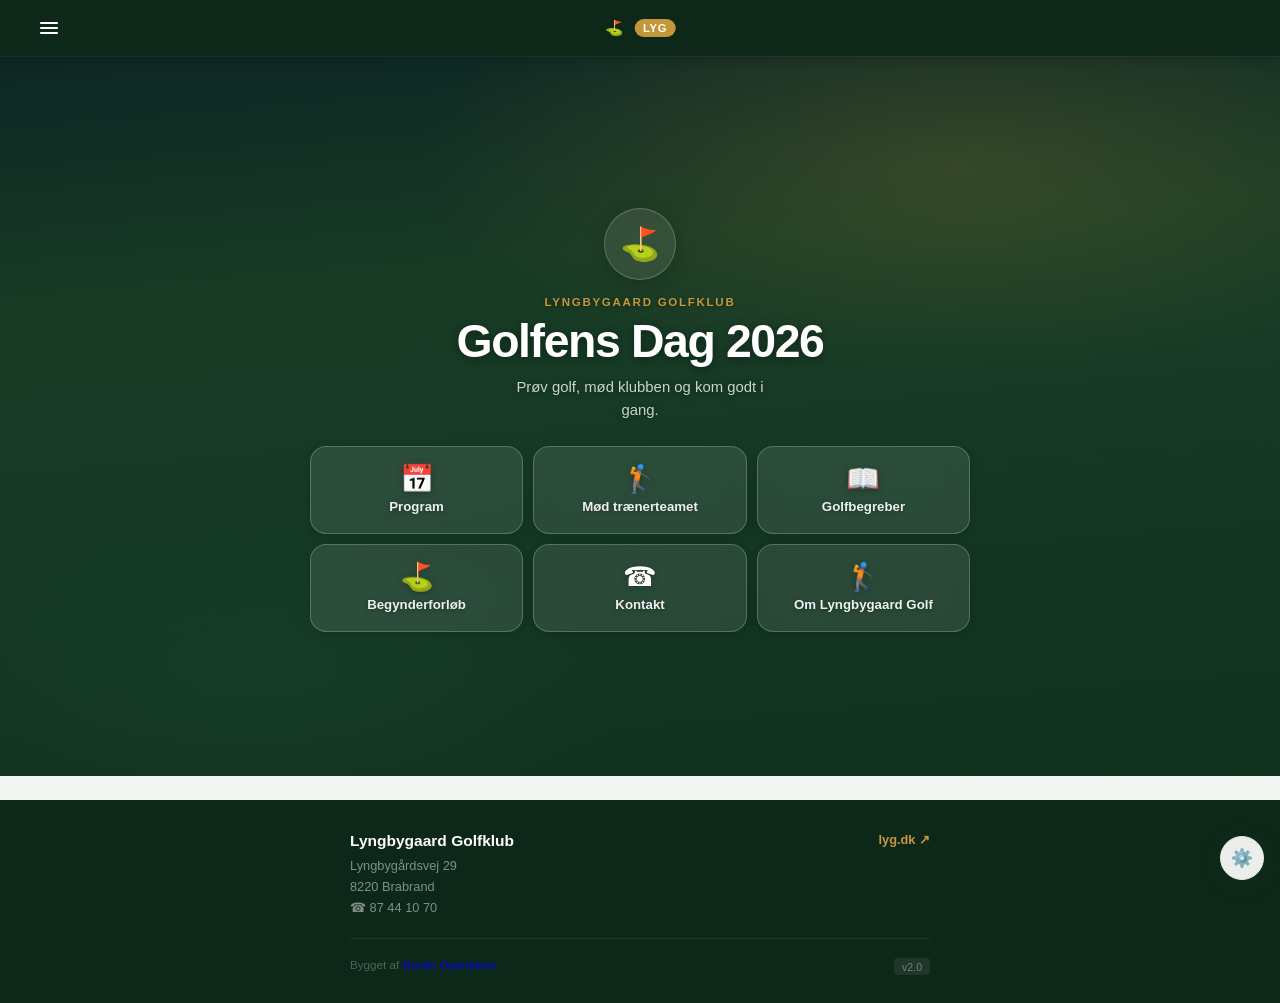
==== golfens-dag-2026/index.html @ 3d859e63 "Add files via upload" ====
<!DOCTYPE html>
<html lang="da">
<head>
  <meta charset="UTF-8">
  <meta name="viewport" content="width=device-width, initial-scale=1.0, viewport-fit=cover">
  <meta name="description" content="Golfens Dag 2026 – Din digitale guide til Lyngbygaard Golfklubs store event.">
  <meta name="theme-color" content="#0d2818">
  <meta name="apple-mobile-web-app-capable" content="yes">
  <meta name="apple-mobile-web-app-status-bar-style" content="black-translucent">
  <meta name="apple-mobile-web-app-title" content="Golfens Dag">
  <title>Golfens Dag 2026 – Lyngbygaard Golfklub</title>
  <link rel="stylesheet" href="style.css">
  <link rel="manifest" href="manifest.json">
  <link rel="apple-touch-icon" href="icon-192.png">
</head>
<body>

  <!-- ===== HEADER (safe-area-aware) ===== -->
  <header class="app-header">
    <div class="header-inner">

      <!-- Tilbage-knap (vises kun på undersider) -->
      <button class="back-btn" id="back-btn" aria-label="Tilbage til forsiden">
        <svg viewBox="0 0 16 16" fill="none" stroke="currentColor" stroke-width="2.5"
             stroke-linecap="round" stroke-linejoin="round">
          <path d="M10 3L5 8l5 5"/>
        </svg>
        Forside
      </button>

      <!-- Logo (centeret) -->
      <div class="header-logo" aria-label="Lyngbygaard Golf">
        ⛳&nbsp;<span class="header-logo-badge">LYG</span>
      </div>

      <!-- Hamburger -->
      <button class="menu-btn" id="menu-btn" aria-label="Åbn menu" aria-expanded="false">
        <svg width="22" height="22" viewBox="0 0 22 22" fill="none"
             stroke="currentColor" stroke-width="2.2" stroke-linecap="round">
          <line x1="3" y1="6"  x2="19" y2="6"/>
          <line x1="3" y1="11" x2="19" y2="11"/>
          <line x1="3" y1="16" x2="19" y2="16"/>
        </svg>
      </button>

    </div>
  </header>

  <!-- ===== BURGER MENU ===== -->
  <div class="menu-overlay" id="menu-overlay" role="presentation"></div>
  <div class="nav-menu" id="nav-menu" role="navigation" aria-label="Hovedmenu">
    <div class="nav-menu-header">
      <div class="nav-menu-title">Golfens Dag 2026</div>
    </div>
    <nav>
      <a href="#" onclick="navigate('home'); return false;">
        <span class="nav-icon">🏠</span> Forside
      </a>
      <a href="#" onclick="navigate('program'); return false;">
        <span class="nav-icon">📅</span> Program
      </a>
      <a href="https://lyg.dk/traenerteamet/" target="_blank" rel="noopener" onclick="closeMenu()">
        <span class="nav-icon">🏌️</span> Mød trænerteamet <span class="nav-ext">↗</span>
      </a>
      <a href="#" onclick="navigate('begreber'); return false;">
        <span class="nav-icon">📖</span> Golfbegreber
      </a>
      <a href="#" onclick="navigate('begynder'); return false;">
        <span class="nav-icon">⛳</span> Begynderforløb
      </a>
      <a href="#" onclick="navigate('kontakt'); return false;">
        <span class="nav-icon">☎</span> Kontakt
      </a>
      <a href="#" onclick="navigate('om'); return false;">
        <span class="nav-icon">🏌️</span> Om Lyngbygaard Golf
      </a>
    </nav>
  </div>

  <!-- ===== MAIN ===== -->
  <main class="main-content">

    <!-- ========================================
         FORSIDE
         ======================================== -->
    <section class="page active" id="page-home" aria-label="Forside">

      <div class="hero" id="hero-section">
        <!-- Dekorativ baggrund-silhouet -->
        <div class="hero-silhouette" aria-hidden="true"></div>

        <!-- LYG emblem -->
        <div class="hero-emblem" aria-hidden="true">⛳</div>

        <!-- Branding -->
        <p class="hero-eyebrow">Lyngbygaard Golfklub</p>
        <h1 class="hero-title">Golfens Dag 2026</h1>
        <p class="hero-subtitle">Prøv golf, mød klubben og kom godt i gang.</p>

        <!-- 6 navigationsknapper -->
        <nav class="home-nav" aria-label="Forsidenavigation">
          <button class="home-btn" onclick="navigate('program')"
                  aria-label="Program">
            <span class="home-btn-icon" aria-hidden="true">📅</span>
            <span class="home-btn-label">Program</span>
          </button>

          <a class="home-btn" href="https://lyg.dk/traenerteamet/"
             target="_blank" rel="noopener"
             aria-label="Mød trænerteamet (åbner eksternt)">
            <span class="home-btn-icon" aria-hidden="true">🏌️</span>
            <span class="home-btn-label">Mød trænerteamet</span>
          </a>

          <button class="home-btn" onclick="navigate('begreber')"
                  aria-label="Golfbegreber">
            <span class="home-btn-icon" aria-hidden="true">📖</span>
            <span class="home-btn-label">Golfbegreber</span>
          </button>

          <button class="home-btn" onclick="navigate('begynder')"
                  aria-label="Begynderforløb">
            <span class="home-btn-icon" aria-hidden="true">⛳</span>
            <span class="home-btn-label">Begynderforløb</span>
          </button>

          <button class="home-btn" onclick="navigate('kontakt')"
                  aria-label="Kontakt">
            <span class="home-btn-icon" aria-hidden="true">☎</span>
            <span class="home-btn-label">Kontakt</span>
          </button>

          <button class="home-btn" onclick="navigate('om')"
                  aria-label="Om Lyngbygaard Golf">
            <span class="home-btn-icon" aria-hidden="true">🏌️</span>
            <span class="home-btn-label">Om Lyngbygaard Golf</span>
          </button>
        </nav>
      </div><!-- /hero -->

      <footer class="app-footer">
        <div class="footer-top">
          <div class="footer-brand">
            <div class="footer-brand-name">Lyngbygaard Golfklub</div>
            <div class="footer-brand-address">
              Lyngbygårdsvej 29<br>
              8220 Brabrand<br>
              <span class="footer-phone"></span>
            </div>
          </div>
          <div class="footer-links">
            <a class="footer-website" href="https://lyg.dk" target="_blank" rel="noopener">lyg.dk ↗</a>
          </div>
        </div>
        <div class="footer-divider"></div>
        <div class="footer-meta">
          <div class="footer-meta-left">
            Bygget af <a href="https://nordicoperations.dk" target="_blank" rel="noopener">Nordic Operations</a>
          </div>
          <div class="footer-meta-right">
            <span class="footer-version">v2.0</span>
          </div>
        </div>
      </footer>

    </section><!-- /home -->

    <!-- ========================================
         PROGRAM
         ======================================== -->
    <section class="page" id="page-program" aria-label="Program">
      <div class="page-header">
        <h1>📅 Program</h1>
        <p>Golfens Dag 2026 · Lyngbygaard Golfklub</p>
      </div>
      <div class="page-body">
        <div class="section-label">Dagens forløb</div>
        <div class="timeline" id="timeline" role="list"></div>

        <div class="section-label">Stationer</div>
        <div class="stations-grid" id="stations-list" role="list"></div>

        <div style="margin-top:1.75rem">
          <button class="btn-primary" onclick="navigate('begynder')">⛳ Se begynderforløb</button>
        </div>
      </div>
      <footer class="app-footer">
        <div class="footer-top">
          <div class="footer-brand">
            <div class="footer-brand-name">Lyngbygaard Golfklub</div>
            <div class="footer-brand-address">Lyngbygårdsvej 29 · 8220 Brabrand</div>
          </div>
          <div class="footer-links">
            <a href="https://lyg.dk" target="_blank" rel="noopener">lyg.dk ↗</a>
          </div>
        </div>
        <div class="footer-divider"></div>
        <div class="footer-meta">
          <div class="footer-meta-left">Nordic Operations</div>
          <div class="footer-meta-right"><span class="footer-version">v2.0</span></div>
        </div>
      </footer>
    </section>

    <!-- ========================================
         GOLFBEGREBER
         ======================================== -->
    <section class="page" id="page-begreber" aria-label="Golfbegreber">
      <div class="page-header">
        <h1>📖 Golfbegreber</h1>
        <p>De vigtigste ord du møder på banen</p>
      </div>
      <div class="page-body">
        <div class="begreber-list" id="begreber-list" role="list"></div>
      </div>
      <footer class="app-footer">
        <div class="footer-top">
          <div class="footer-brand">
            <div class="footer-brand-name">Lyngbygaard Golfklub</div>
            <div class="footer-brand-address">Lyngbygårdsvej 29 · 8220 Brabrand</div>
          </div>
          <div class="footer-links">
            <a href="https://lyg.dk" target="_blank" rel="noopener">lyg.dk ↗</a>
          </div>
        </div>
        <div class="footer-divider"></div>
        <div class="footer-meta">
          <div class="footer-meta-left">Nordic Operations</div>
          <div class="footer-meta-right"><span class="footer-version">v2.0</span></div>
        </div>
      </footer>
    </section>

    <!-- ========================================
         BEGYNDERFORLØB
         ======================================== -->
    <section class="page" id="page-begynder" aria-label="Begynderforløb">
      <div class="page-header">
        <h1>⛳ Begynderforløb</h1>
        <p>Start din golfrejse med os</p>
      </div>
      <div class="page-body">
        <div class="courses-list" id="courses-list" role="list"></div>

        <a class="btn-primary" href="https://lyg.dk/begyndergolf/#kontakt-form"
           target="_blank" rel="noopener">
          ✅ Tilmeld begynderforløb
        </a>

        <div class="info-box">
          <h3>Er du i tvivl?</h3>
          <p>Vi hjælper dig gerne – uanset hvad du undrer dig over.</p>
          <a class="btn-secondary" href="https://lyg.dk/begyndergolf/#kontakt-form"
             target="_blank" rel="noopener">
            Kontakt os
          </a>
        </div>
      </div>
      <footer class="app-footer">
        <div class="footer-top">
          <div class="footer-brand">
            <div class="footer-brand-name">Lyngbygaard Golfklub</div>
            <div class="footer-brand-address">Lyngbygårdsvej 29 · 8220 Brabrand</div>
          </div>
          <div class="footer-links">
            <a href="https://lyg.dk" target="_blank" rel="noopener">lyg.dk ↗</a>
          </div>
        </div>
        <div class="footer-divider"></div>
        <div class="footer-meta">
          <div class="footer-meta-left">Nordic Operations</div>
          <div class="footer-meta-right"><span class="footer-version">v2.0</span></div>
        </div>
      </footer>
    </section>

    <!-- ========================================
         KONTAKT
         ======================================== -->
    <section class="page" id="page-kontakt" aria-label="Kontakt">
      <div class="page-header">
        <h1>☎ Kontakt</h1>
        <p>Vi er klar til at hjælpe dig</p>
      </div>
      <div class="page-body">
        <div class="kontakt-info">
          <div class="kontakt-info-icon" aria-hidden="true">📍</div>
          <h2 id="kontakt-name"></h2>
          <div class="kontakt-info-row" id="kontakt-address"></div>
          <div class="kontakt-info-row" id="kontakt-phone-text"></div>
          <div class="kontakt-info-row" id="kontakt-email-text"></div>
        </div>

        <div class="kontakt-btns">
          <a class="kontakt-btn" id="btn-ring" href="tel:87441070"
             aria-label="Ring til klubben">
            <span class="kontakt-btn-icon" aria-hidden="true">📞</span>
            <span>Ring</span>
          </a>
          <button class="kontakt-btn" id="btn-copy-email"
                  onclick="copyEmail()" aria-label="Kopier e-mailadresse">
            <span class="kontakt-btn-icon" aria-hidden="true">📋</span>
            <span>Kopier mail</span>
          </button>
          <a class="kontakt-btn" id="btn-sendmail" href="mailto:kontor@lyg.dk"
             aria-label="Send e-mail">
            <span class="kontakt-btn-icon" aria-hidden="true">✉️</span>
            <span>Send mail</span>
          </a>
          <a class="kontakt-btn" id="btn-maps"
             href="https://maps.google.com/?q=Lyngbygaard+Golfklub,+Lyngbygårdsvej+29,+8220+Brabrand"
             target="_blank" rel="noopener"
             aria-label="Åbn rutevejledning i Google Maps">
            <span class="kontakt-btn-icon" aria-hidden="true">🗺️</span>
            <span>Rutevejledning</span>
          </a>
        </div>

        <a class="btn-primary" id="btn-website" href="https://lyg.dk"
           target="_blank" rel="noopener">
          🌐 Besøg lyg.dk
        </a>
      </div>
      <footer class="app-footer">
        <div class="footer-top">
          <div class="footer-brand">
            <div class="footer-brand-name">Lyngbygaard Golfklub</div>
            <div class="footer-brand-address">Lyngbygårdsvej 29 · 8220 Brabrand</div>
          </div>
          <div class="footer-links">
            <a href="https://lyg.dk" target="_blank" rel="noopener">lyg.dk ↗</a>
          </div>
        </div>
        <div class="footer-divider"></div>
        <div class="footer-meta">
          <div class="footer-meta-left">Nordic Operations</div>
          <div class="footer-meta-right"><span class="footer-version">v2.0</span></div>
        </div>
      </footer>
    </section>

    <!-- ========================================
         OM LYNGBYGAARD GOLF
         ======================================== -->
    <section class="page" id="page-om" aria-label="Om Lyngbygaard Golf">
      <div class="page-header">
        <h1>🏌️ Om Lyngbygaard Golf</h1>
        <p>Klik for at læse mere på lyg.dk</p>
      </div>
      <div class="page-body">
        <div class="om-grid" id="om-grid" role="list"></div>
      </div>
      <footer class="app-footer">
        <div class="footer-top">
          <div class="footer-brand">
            <div class="footer-brand-name">Lyngbygaard Golfklub</div>
            <div class="footer-brand-address">Lyngbygårdsvej 29 · 8220 Brabrand</div>
          </div>
          <div class="footer-links">
            <a href="https://lyg.dk" target="_blank" rel="noopener">lyg.dk ↗</a>
          </div>
        </div>
        <div class="footer-divider"></div>
        <div class="footer-meta">
          <div class="footer-meta-left">Nordic Operations</div>
          <div class="footer-meta-right"><span class="footer-version">v2.0</span></div>
        </div>
      </footer>
    </section>

    <!-- ========================================
         ADMIN
         ======================================== -->
    <section class="page" id="page-admin" aria-label="Admin">
      <div class="page-header">
        <h1>⚙️ Admin</h1>
        <p>Rediger indhold og oplysninger</p>
      </div>
      <div class="page-body">

        <div id="admin-login" class="admin-login-wrap">
          <h2>🔒 Indtast PIN-kode</h2>
          <div class="admin-pin-row">
            <input type="password" inputmode="numeric" maxlength="6"
                   id="admin-pin-input" placeholder="••••" autocomplete="off"
                   aria-label="PIN-kode">
            <button class="btn-primary"
                    style="width:auto;padding:.75rem 1.25rem;min-height:0"
                    onclick="checkAdminPin()">OK</button>
          </div>
          <p class="pin-error" id="admin-pin-error" role="alert">
            Forkert kode – prøv igen
          </p>
        </div>

        <div id="admin-content-wrapper" style="display:none">
          <div id="admin-content"></div>
          <p class="admin-saved" id="admin-saved-msg"
             role="status" aria-live="polite">✓ Gemt</p>
        </div>

      </div>
      <footer class="app-footer">
        <div class="footer-top">
          <div class="footer-brand">
            <div class="footer-brand-name">Lyngbygaard Golfklub</div>
          </div>
        </div>
        <div class="footer-divider"></div>
        <div class="footer-meta">
          <div class="footer-meta-left">Nordic Operations</div>
          <div class="footer-meta-right"><span class="footer-version">v2.0</span></div>
        </div>
      </footer>
    </section>

  </main>

  <!-- ===== INSTALL BANNER ===== -->
  <div class="install-banner" id="install-btn"
       role="complementary" aria-label="Installér app">
    <p>📲 Gem appen på din startskærm</p>
    <button onclick="installApp()">Installér</button>
  </div>

  <!-- ===== ADMIN GEAR (safe-area-bottom) ===== -->
  <button class="admin-gear" onclick="navigate('admin')"
          aria-label="Åbn admin-panel">⚙️</button>

  <script src="app.js"></script>
</body>
</html>
---- golfens-dag-2026/style.css ----
/* ============================================================
   GOLFENS DAG 2026 – style.css v2.0
   Lyngbygaard Golfklub · UX-rettelse + Safe Area + Hero
   ============================================================ */

:root {
  --green:        #1A4731;
  --green-dark:   #0d2818;
  --green-deep:   #0a1f12;
  --green-mid:    #245c3e;
  --green-light:  #eaf2ed;
  --green-xlight: #f3f8f5;
  --gold:         #C4973A;
  --gold-light:   #f5edd6;
  --white:        #ffffff;
  --bg:           #f4f6f4;
  --grey-line:    #e0e8e2;
  --grey:         #7a907d;
  --text:         #182b1e;
  --text-mid:     #3d5444;
  --text-light:   #6b8070;
  --radius-sm:    10px;
  --radius:       16px;
  --radius-lg:    22px;
  --shadow-xs:    0 1px 4px rgba(26,71,49,.07);
  --shadow:       0 2px 12px rgba(26,71,49,.11);
  --shadow-md:    0 4px 24px rgba(26,71,49,.16);
  --transition:   .18s cubic-bezier(.4,0,.2,1);

  /* Safe area */
  --safe-top:    env(safe-area-inset-top, 0px);
  --safe-bottom: env(safe-area-inset-bottom, 0px);
  --safe-left:   env(safe-area-inset-left, 0px);
  --safe-right:  env(safe-area-inset-right, 0px);

  /* Header height = fixed 56px + safe-area-top */
  --header-h:    56px;
  --header-full: calc(var(--header-h) + var(--safe-top));
}

/* ============================================================
   RESET
   ============================================================ */
*, *::before, *::after { box-sizing: border-box; margin: 0; padding: 0; }

html {
  font-size: 16px;
  scroll-behavior: smooth;
  -webkit-text-size-adjust: 100%;
}

body {
  font-family: -apple-system, BlinkMacSystemFont, 'Segoe UI', Helvetica, Arial, sans-serif;
  background: var(--bg);
  color: var(--text);
  min-height: 100vh;
  -webkit-font-smoothing: antialiased;
  overscroll-behavior-y: contain;
}

img  { max-width: 100%; height: auto; display: block; }
a    { text-decoration: none; }
button { font-family: inherit; }

/* ============================================================
   HEADER — safe-area-aware, globally correct
   ============================================================ */
.app-header {
  position: fixed;
  top: 0; left: 0; right: 0;
  /* Push content below status bar */
  padding-top: var(--safe-top);
  height: var(--header-full);
  background: var(--green-dark);
  display: flex;
  align-items: flex-end;          /* align to bottom of (safe+56) box */
  justify-content: space-between;
  padding-left:  max(1rem, calc(var(--safe-left) + 0.75rem));
  padding-right: max(1rem, calc(var(--safe-right) + 0.75rem));
  padding-bottom: 0;
  z-index: 100;
  box-shadow: 0 1px 0 rgba(255,255,255,.05), 0 2px 12px rgba(0,0,0,.22);
}

/* Inner row always exactly 56px tall */
.header-inner {
  width: 100%;
  height: var(--header-h);
  display: flex;
  align-items: center;
  justify-content: space-between;
}

.header-logo {
  font-size: .92rem;
  font-weight: 700;
  color: var(--white);
  letter-spacing: .04em;
  display: flex;
  align-items: center;
  gap: 7px;
  position: absolute;
  left: 50%;
  transform: translateX(-50%);
  bottom: 0;
  height: var(--header-h);
  pointer-events: none;   /* back-btn and menu-btn still clickable */
}
.header-logo-badge {
  background: var(--gold);
  color: var(--white);
  font-size: .7rem;
  font-weight: 800;
  letter-spacing: .07em;
  padding: 3px 8px;
  border-radius: 99px;
}

/* Touch-target wrapper: both buttons occupy 44×44 minimum */
.menu-btn {
  background: none;
  border: none;
  color: var(--white);
  min-width: 44px;
  height: var(--header-h);
  border-radius: 10px;
  display: flex;
  align-items: center;
  justify-content: flex-end;
  cursor: pointer;
  transition: background var(--transition);
  -webkit-tap-highlight-color: transparent;
  padding: 0;
}
.menu-btn:active { background: rgba(255,255,255,.10); border-radius: 8px; }

.back-btn {
  display: none;
  align-items: center;
  gap: 5px;
  background: none;
  border: none;
  color: rgba(255,255,255,.92);
  font-size: .88rem;
  font-weight: 600;
  cursor: pointer;
  /* Full 44px height for easy tapping */
  min-width: 44px;
  height: var(--header-h);
  padding: 0 8px 0 0;
  border-radius: 8px;
  -webkit-tap-highlight-color: transparent;
  transition: color var(--transition);
  letter-spacing: -.01em;
  white-space: nowrap;
}
.back-btn:active { color: var(--white); }
.back-btn svg { width: 16px; height: 16px; flex-shrink: 0; }

/* ============================================================
   MAIN — push below header (safe-area included)
   ============================================================ */
.main-content {
  padding-top: var(--header-full);
  min-height: 100vh;
}

.page { display: none; animation: fadeIn .22s ease; }
.page.active { display: block; }

@keyframes fadeIn {
  from { opacity: 0; transform: translateY(5px); }
  to   { opacity: 1; transform: translateY(0); }
}

/* ============================================================
   BURGER MENU
   ============================================================ */
.menu-overlay {
  display: none;
  position: fixed; inset: 0;
  background: rgba(0,0,0,.50);
  z-index: 200;
  backdrop-filter: blur(3px);
  -webkit-backdrop-filter: blur(3px);
}
.menu-overlay.open { display: block; }

.nav-menu {
  position: fixed;
  top: 0; right: -300px;
  width: 285px; height: 100%;
  background: var(--green-dark);
  z-index: 300;
  transition: right .26s cubic-bezier(.4,0,.2,1);
  /* Push nav links below status bar */
  padding-top: var(--header-full);
  overflow-y: auto;
  -webkit-overflow-scrolling: touch;
}
.nav-menu.open { right: 0; }

.nav-menu-header {
  padding: 1.1rem 1.25rem .75rem;
  border-bottom: 1px solid rgba(255,255,255,.07);
  margin-bottom: .2rem;
}
.nav-menu-title {
  color: var(--gold);
  font-size: .72rem;
  font-weight: 700;
  letter-spacing: .12em;
  text-transform: uppercase;
}
.nav-menu nav a {
  color: rgba(255,255,255,.87);
  font-size: .98rem;
  padding: .9rem 1.25rem;
  border-bottom: 1px solid rgba(255,255,255,.05);
  display: flex;
  align-items: center;
  gap: 13px;
  min-height: 52px;   /* ≥44px touch target */
  transition: background var(--transition), color var(--transition);
  -webkit-tap-highlight-color: transparent;
}
.nav-menu nav a:hover, .nav-menu nav a:active {
  background: rgba(255,255,255,.06);
  color: var(--white);
}
.nav-icon {
  width: 32px; height: 32px;
  background: rgba(255,255,255,.08);
  border-radius: 8px;
  display: flex; align-items: center; justify-content: center;
  font-size: 1rem;
  flex-shrink: 0;
}
.nav-ext {
  margin-left: auto;
  color: rgba(255,255,255,.28);
  font-size: .78rem;
}

/* ============================================================
   HOME – HERO
   Full-screen premium golf look, mørkegrøn identitet
   ============================================================ */
.hero {
  /* Rich layered gradient — premium mørkegrøn golf identity */
  background:
    /* text readability overlay */
    linear-gradient(
      175deg,
      rgba(10, 31, 18, 0.72) 0%,
      rgba(13, 40, 24, 0.55) 45%,
      rgba(18, 55, 32, 0.68) 100%
    ),
    /* Golf-bane ambiance: himmel øverst, fairway forneden */
    linear-gradient(
      175deg,
      #1a3d52 0%,         /* Deep sky blue-green */
      #2a5c3a 30%,        /* Golf fairway green */
      #1A4731 60%,        /* Lyngbygaard green */
      #0d2818 100%        /* Deep shadow */
    );

  /* Fill viewport minus header */
  min-height: calc(100svh - var(--header-full));

  display: flex;
  flex-direction: column;
  align-items: center;
  justify-content: center;
  text-align: center;
  padding: 2rem 1.5rem 1.75rem;
  position: relative;
  overflow: hidden;
}

/* Radial glow — simulates sun/sky light from top-right */
.hero::before {
  content: '';
  position: absolute; inset: 0;
  background:
    radial-gradient(ellipse 70% 50% at 75% 15%, rgba(196,151,58,.18) 0%, transparent 60%),
    radial-gradient(ellipse 50% 40% at 20% 85%, rgba(26,71,49,.4) 0%, transparent 60%);
  pointer-events: none;
  z-index: 0;
}

/* Silhouette element: golfspiller (CSS art, vises kun når intet billede er sat) */
.hero-silhouette {
  position: absolute;
  left: -2%;
  bottom: 0;
  width: 52%;
  max-width: 240px;
  height: 92%;
  opacity: .08;
  background:
    /* Simplified golfer silhouette via clip-path */
    linear-gradient(to top, rgba(255,255,255,.6), rgba(255,255,255,.1));
  clip-path: polygon(
    38% 0%, 46% 0%, 52% 8%, 56% 20%, 58% 32%,
    72% 28%, 82% 30%, 86% 36%, 80% 42%, 68% 40%,
    64% 50%, 68% 70%, 72% 85%, 70% 100%,
    56% 100%, 58% 85%, 54% 70%, 50% 55%,
    46% 70%, 44% 85%, 46% 100%,
    30% 100%, 32% 82%, 36% 68%, 38% 50%,
    30% 42%, 24% 38%, 22% 30%, 28% 26%, 38% 30%, 44% 32%,
    42% 20%, 40% 8%
  );
  pointer-events: none;
  z-index: 0;
}

/* When a real hero image is set via JS/admin */
.hero.has-image {
  background-image:
    linear-gradient(
      175deg,
      rgba(10,31,18,.48) 0%,
      rgba(13,40,24,.38) 50%,
      rgba(10,25,16,.62) 100%
    ),
    var(--hero-image, none);
  background-size: cover, cover;
  background-repeat: no-repeat, no-repeat;
  background-position: 28% center, 28% center;
}
@media (max-width: 767px) {
  .hero.has-image {
    background-position: 20% center, 20% center;
  }
}
@media (min-width: 768px) and (max-width: 1023px) {
  .hero.has-image {
    background-position: 24% center, 24% center;
  }
}

/* All hero text/elements above pseudo layers */
.hero > * { position: relative; z-index: 1; }

/* LYG logo emblem */
.hero-emblem {
  width: 72px; height: 72px;
  background: rgba(255,255,255,.09);
  border: 1.5px solid rgba(255,255,255,.22);
  border-radius: 50%;
  display: flex; align-items: center; justify-content: center;
  font-size: 2rem;
  margin-bottom: 1rem;
  backdrop-filter: blur(10px);
  -webkit-backdrop-filter: blur(10px);
  box-shadow: 0 4px 20px rgba(0,0,0,.2);
}

.hero-eyebrow {
  color: var(--gold);
  font-size: .72rem;
  font-weight: 700;
  letter-spacing: .15em;
  text-transform: uppercase;
  margin-bottom: .55rem;
  text-shadow: 0 1px 4px rgba(0,0,0,.4);
}

.hero-title {
  color: var(--white);
  font-size: 2.1rem;
  font-weight: 800;
  line-height: 1.08;
  letter-spacing: -.03em;
  margin-bottom: .6rem;
  text-shadow: 0 2px 10px rgba(0,0,0,.4);
}

.hero-subtitle {
  color: rgba(255,255,255,.78);
  font-size: .93rem;
  line-height: 1.55;
  max-width: 270px;
  text-shadow: 0 1px 6px rgba(0,0,0,.35);
}

/* ============================================================
   HOME – NAV GRID (glass cards over dark hero)
   ============================================================ */
.home-nav {
  width: 100%;
  max-width: 480px;
  padding: 1.5rem 0 0;
  display: grid;
  grid-template-columns: 1fr 1fr;
  gap: .65rem;
  position: relative; z-index: 1;
}

.home-btn {
  background: rgba(255,255,255,.10);
  border: 1px solid rgba(255,255,255,.22);
  border-radius: var(--radius);
  padding: 1.1rem .7rem .95rem;
  display: flex;
  flex-direction: column;
  align-items: center;
  gap: .45rem;
  cursor: pointer;
  min-height: 88px;   /* good touch target */
  transition: background var(--transition), border-color var(--transition), transform var(--transition);
  text-decoration: none;
  color: var(--white);
  -webkit-tap-highlight-color: transparent;
  backdrop-filter: blur(10px);
  -webkit-backdrop-filter: blur(10px);
  box-shadow: 0 2px 8px rgba(0,0,0,.15);
}
.home-btn:active {
  background: rgba(255,255,255,.18);
  transform: scale(.96);
}
@media (hover: hover) {
  .home-btn:hover {
    background: rgba(255,255,255,.16);
    border-color: rgba(255,255,255,.35);
    transform: translateY(-2px);
  }
}

.home-btn-icon {
  font-size: 1.7rem;
  line-height: 1;
  filter: drop-shadow(0 1px 3px rgba(0,0,0,.3));
}
.home-btn-label {
  font-size: .83rem;
  font-weight: 600;
  color: rgba(255,255,255,.92);
  text-align: center;
  line-height: 1.25;
  text-shadow: 0 1px 4px rgba(0,0,0,.3);
}

/* ============================================================
   PAGE HEADER (undersider)
   ============================================================ */
.page-header {
  background: var(--green-dark);
  padding: 1.4rem 1.25rem 1.25rem;
  color: var(--white);
}
.page-header h1 {
  font-size: 1.4rem;
  font-weight: 800;
  letter-spacing: -.02em;
}
.page-header p {
  font-size: .86rem;
  color: rgba(255,255,255,.6);
  margin-top: .3rem;
}

.page-body {
  padding: 1.25rem 1rem 6rem;   /* bottom includes safe-area breathing room */
}

/* ============================================================
   SECTION LABEL
   ============================================================ */
.section-label {
  font-size: .7rem;
  font-weight: 700;
  color: var(--grey);
  text-transform: uppercase;
  letter-spacing: .12em;
  margin: 1.5rem 0 .65rem;
  display: flex;
  align-items: center;
  gap: .5rem;
}
.section-label::after {
  content: ''; flex: 1; height: 1px;
  background: var(--grey-line);
}

/* ============================================================
   PROGRAM – TIMELINE
   ============================================================ */
.timeline { display: flex; flex-direction: column; margin-bottom: 1.5rem; }

.timeline-item {
  display: grid;
  grid-template-columns: 56px 20px 1fr;
  column-gap: .75rem;
  position: relative;
}
.timeline-item:not(:last-child) .timeline-dot::after {
  content: '';
  position: absolute;
  left: 50%; top: 20px;
  transform: translateX(-50%);
  width: 2px; height: calc(100% + 1px);
  background: var(--grey-line);
}
.timeline-time {
  font-size: .78rem; font-weight: 700;
  color: var(--green); text-align: right;
  padding-top: 10px; letter-spacing: -.01em;
}
.timeline-dot {
  display: flex; justify-content: center;
  padding-top: 10px; position: relative;
}
.timeline-dot-inner {
  width: 14px; height: 14px;
  background: var(--green); border-radius: 50%;
  border: 2.5px solid var(--white);
  box-shadow: 0 0 0 2px var(--green);
  position: relative; z-index: 1; flex-shrink: 0;
}
.timeline-content {
  background: var(--white);
  border-radius: var(--radius-sm);
  padding: .72rem 1rem; margin-bottom: .5rem;
  display: flex; align-items: center; gap: .75rem;
  box-shadow: var(--shadow-xs); border: 1px solid var(--grey-line);
}
.timeline-icon { font-size: 1.1rem; }
.timeline-title { font-size: .93rem; font-weight: 600; color: var(--text); }

.stations-grid { display: grid; grid-template-columns: 1fr 1fr; gap: .55rem; }
.station-chip {
  background: var(--green); color: var(--white);
  border-radius: var(--radius-sm);
  padding: .68rem .9rem; font-size: .86rem; font-weight: 600;
  text-align: center;
}

/* ============================================================
   CARDS
   ============================================================ */
.card {
  background: var(--white); border-radius: var(--radius);
  border: 1px solid var(--grey-line); box-shadow: var(--shadow-xs); overflow: hidden;
}

/* ============================================================
   GOLFBEGREBER
   ============================================================ */
.begreber-list { display: flex; flex-direction: column; gap: .5rem; }
.term-card {
  background: var(--white); border-radius: var(--radius-sm);
  padding: .88rem 1.1rem; border: 1px solid var(--grey-line);
  box-shadow: var(--shadow-xs); display: flex; gap: .75rem; align-items: flex-start;
}
.term-badge {
  background: var(--green-light); color: var(--green);
  font-size: .76rem; font-weight: 700;
  padding: .25rem .55rem; border-radius: 6px;
  flex-shrink: 0; margin-top: .1rem; white-space: nowrap;
}
.term-name { font-size: .93rem; font-weight: 700; color: var(--text); margin-bottom: .2rem; }
.term-def  { font-size: .86rem; color: var(--text-light); line-height: 1.45; }

/* ============================================================
   BEGYNDERFORLØB
   ============================================================ */
.courses-list { display: flex; flex-direction: column; gap: .75rem; margin-bottom: 1.25rem; }
.course-card {
  background: var(--white); border-radius: var(--radius);
  border: 1px solid var(--grey-line); box-shadow: var(--shadow-xs); overflow: hidden;
}
.course-card-header {
  background: var(--green); padding: .88rem 1.1rem;
  display: flex; align-items: center; justify-content: space-between;
}
.course-name  { font-size: 1.03rem; font-weight: 800; color: var(--white); }
.course-badge {
  background: rgba(255,255,255,.15); color: rgba(255,255,255,.85);
  font-size: .7rem; font-weight: 700; padding: .22rem .6rem; border-radius: 99px;
}
.course-card-body { padding: .88rem 1.1rem; display: flex; flex-direction: column; gap: .32rem; }
.course-detail { font-size: .86rem; color: var(--text-light); display: flex; align-items: center; gap: .5rem; }
.course-detail-icon { font-size: .95rem; }

.info-box {
  background: var(--green-light); border: 1px solid #c5dbc9;
  border-radius: var(--radius); padding: 1.3rem 1.25rem;
  text-align: center; margin-top: 1.5rem;
}
.info-box h3  { font-size: 1.03rem; color: var(--green); font-weight: 700; margin-bottom: .35rem; }
.info-box p   { font-size: .87rem; color: var(--text-mid); margin-bottom: 1rem; line-height: 1.5; }

/* ============================================================
   KNAPPER
   ============================================================ */
.btn-primary {
  display: flex; align-items: center; justify-content: center; gap: .5rem;
  width: 100%; background: var(--green); color: var(--white);
  border: none; border-radius: 99px; padding: 1rem 1.5rem;
  font-size: 1rem; font-weight: 700; text-align: center;
  cursor: pointer; text-decoration: none; min-height: 52px;
  transition: background var(--transition), transform var(--transition);
  -webkit-tap-highlight-color: transparent; letter-spacing: -.01em;
}
.btn-primary:active { background: var(--green-dark); transform: scale(.98); }
@media (hover: hover) { .btn-primary:hover { background: var(--green-mid); } }

.btn-secondary {
  display: flex; align-items: center; justify-content: center; gap: .5rem;
  width: 100%; background: transparent; color: var(--green);
  border: 2px solid var(--green); border-radius: 99px; padding: .9rem 1.5rem;
  font-size: .95rem; font-weight: 700; text-align: center;
  cursor: pointer; text-decoration: none; min-height: 52px;
  transition: background var(--transition), transform var(--transition);
  -webkit-tap-highlight-color: transparent;
}
.btn-secondary:active { background: var(--green-light); transform: scale(.98); }
@media (hover: hover) { .btn-secondary:hover { background: var(--green-light); } }

/* ============================================================
   KONTAKT
   ============================================================ */
.kontakt-info {
  background: var(--white); border-radius: var(--radius);
  border: 1px solid var(--grey-line); padding: 1.25rem;
  box-shadow: var(--shadow-xs); margin-bottom: 1.25rem; text-align: center;
}
.kontakt-info-icon { font-size: 2rem; margin-bottom: .5rem; }
.kontakt-info h2 { font-size: 1.12rem; font-weight: 700; color: var(--green); margin-bottom: .5rem; }
.kontakt-info-row { font-size: .88rem; color: var(--text-light); margin: .2rem 0; }

.kontakt-btns {
  display: grid; grid-template-columns: 1fr 1fr;
  gap: .65rem; margin-bottom: 1rem;
}
.kontakt-btn {
  background: var(--white); border: 1.5px solid var(--grey-line);
  border-radius: var(--radius);
  padding: 1.1rem .5rem .9rem;
  display: flex; flex-direction: column;
  align-items: center; gap: .4rem;
  cursor: pointer; text-decoration: none;
  color: var(--text-mid); font-size: .82rem; font-weight: 600;
  min-height: 80px; justify-content: center;
  box-shadow: var(--shadow-xs);
  transition: border-color var(--transition), background var(--transition), transform var(--transition);
  -webkit-tap-highlight-color: transparent;
}
.kontakt-btn-icon { font-size: 1.6rem; line-height: 1; }
.kontakt-btn:active { background: var(--green-xlight); border-color: var(--green); transform: scale(.97); }
@media (hover: hover) { .kontakt-btn:hover { border-color: var(--green); background: var(--green-xlight); } }

/* ============================================================
   OM KLUBBEN
   ============================================================ */
.om-grid { display: grid; grid-template-columns: 1fr 1fr; gap: .75rem; }
.om-card {
  background: var(--white); border-radius: var(--radius);
  border: 1.5px solid var(--grey-line); padding: 1.2rem 1rem;
  display: flex; flex-direction: column; align-items: center; gap: .5rem;
  text-decoration: none; box-shadow: var(--shadow-xs);
  position: relative; color: var(--text);
  transition: transform var(--transition), box-shadow var(--transition), border-color var(--transition);
  -webkit-tap-highlight-color: transparent;
}
.om-card:active { transform: scale(.97); }
@media (hover: hover) { .om-card:hover { transform: translateY(-2px); box-shadow: var(--shadow); border-color: var(--green-light); } }
.om-icon  { font-size: 1.85rem; }
.om-label { font-size: .88rem; font-weight: 700; color: var(--text-mid); text-align: center; }
.om-arrow { position: absolute; top: .65rem; right: .78rem; color: var(--grey); font-size: .76rem; }

/* ============================================================
   ADMIN
   ============================================================ */
.admin-login-wrap { padding: 2rem 1.5rem; text-align: center; }
.admin-login-wrap h2 { font-size: 1.15rem; color: var(--green); margin-bottom: 1.25rem; font-weight: 700; }
.admin-pin-row { display: flex; gap: .6rem; justify-content: center; margin-bottom: .5rem; }
.admin-pin-row input {
  width: 130px; border: 2px solid var(--grey-line); border-radius: 99px;
  padding: .75rem 1rem; font-size: 1.1rem; text-align: center; outline: none;
  transition: border-color var(--transition);
}
.admin-pin-row input:focus { border-color: var(--green); }
.pin-error { display: none; color: #c0392b; font-size: .87rem; margin-bottom: .5rem; }

.admin-section {
  background: var(--white); border-radius: var(--radius);
  border: 1px solid var(--grey-line); padding: 1.1rem;
  margin-bottom: 1rem; box-shadow: var(--shadow-xs);
}
.admin-section h3 { font-size: .92rem; color: var(--green); margin-bottom: .75rem; font-weight: 700; }
.admin-section label {
  display: flex; flex-direction: column; gap: .25rem;
  font-size: .79rem; font-weight: 600; color: var(--text-light); margin-bottom: .6rem;
}
.admin-section input {
  border: 1.5px solid var(--grey-line); border-radius: var(--radius-sm);
  padding: .58rem .75rem; font-size: .93rem; outline: none; color: var(--text);
  transition: border-color var(--transition);
}
.admin-section input:focus { border-color: var(--green); }
.admin-course { border-top: 1px solid var(--green-light); padding-top: .75rem; margin-top: .75rem; }
.admin-course strong { display: block; color: var(--green); font-size: .88rem; margin-bottom: .5rem; }
.admin-saved {
  display: none; background: var(--green); color: var(--white);
  border-radius: 99px; text-align: center; padding: .65rem 1rem;
  font-weight: 700; margin-top: .75rem; font-size: .88rem;
}

/* ============================================================
   FOOTER
   ============================================================ */
.app-footer {
  background: var(--green-dark);
  padding: 2rem 1.25rem;
  /* respect safe-area bottom */
  padding-bottom: max(1.75rem, calc(var(--safe-bottom) + 1.25rem));
  margin-top: 1.5rem;
}
.footer-top {
  display: flex; align-items: flex-start; justify-content: space-between;
  gap: 1rem; margin-bottom: 1.25rem;
}
.footer-brand-name   { color: var(--white); font-size: .97rem; font-weight: 700; margin-bottom: .3rem; }
.footer-brand-address { color: rgba(255,255,255,.48); font-size: .8rem; line-height: 1.65; }
.footer-links { display: flex; flex-direction: column; gap: .35rem; align-items: flex-end; }
.footer-links a { color: var(--gold); font-size: .8rem; font-weight: 600; }
.footer-divider { height: 1px; background: rgba(255,255,255,.07); margin-bottom: 1rem; }
.footer-meta { display: flex; justify-content: space-between; align-items: center; flex-wrap: wrap; gap: .5rem; }
.footer-meta-left  { color: rgba(255,255,255,.28); font-size: .73rem; line-height: 1.6; }
.footer-meta-right { color: rgba(255,255,255,.28); font-size: .7rem; text-align: right; }
.footer-meta-right a { color: rgba(255,255,255,.35); }
.footer-version {
  display: inline-block; background: rgba(255,255,255,.07);
  color: rgba(255,255,255,.38); font-size: .66rem;
  padding: .15rem .5rem; border-radius: 4px; margin-top: .2rem;
}

/* ============================================================
   INSTALL BANNER
   ============================================================ */
.install-banner {
  display: none;
  position: fixed;
  bottom: max(1.25rem, calc(var(--safe-bottom) + 0.75rem));
  left: max(1rem, calc(var(--safe-left) + 0.75rem));
  right: max(1rem, calc(var(--safe-right) + 0.75rem));
  background: var(--green-dark); border: 1px solid rgba(255,255,255,.1);
  color: var(--white); border-radius: var(--radius); padding: 1rem 1.25rem;
  box-shadow: var(--shadow-md); z-index: 400;
  align-items: center; justify-content: space-between; gap: 1rem;
}
.install-banner.visible { display: flex; }
.install-banner p { font-size: .87rem; flex: 1; color: rgba(255,255,255,.85); }
.install-banner button {
  background: var(--gold); color: var(--white); border: none;
  border-radius: 99px; padding: .6rem 1.1rem;
  font-weight: 700; font-size: .87rem; cursor: pointer; white-space: nowrap; flex-shrink: 0;
}

/* ============================================================
   ADMIN GEAR — safe-area-bottom
   ============================================================ */
.admin-gear {
  position: fixed;
  bottom: max(1.25rem, calc(var(--safe-bottom) + 0.75rem));
  right:  max(1rem,   calc(var(--safe-right)  + 0.75rem));
  background: rgba(255,255,255,.92);
  border: 1.5px solid var(--grey-line);
  border-radius: 50%;
  width: 44px; height: 44px;   /* exactly 44×44 touch target */
  display: flex; align-items: center; justify-content: center;
  font-size: 1.1rem; cursor: pointer;
  box-shadow: var(--shadow-md); z-index: 50; color: var(--grey);
  transition: border-color var(--transition), color var(--transition);
  -webkit-tap-highlight-color: transparent;
  backdrop-filter: blur(6px);
}
.admin-gear:active { border-color: var(--green); color: var(--green); }

/* ============================================================
   RESPONSIVE
   ============================================================ */

/* Tablet portrait */
@media (min-width: 480px) {
  .hero-title   { font-size: 2.35rem; }
  .kontakt-btns { grid-template-columns: repeat(4, 1fr); }
}

/* Small tablets and up — center content columns */
@media (min-width: 600px) {
  .page-header,
  .page-body { max-width: 580px; margin-left: auto; margin-right: auto; }
  .page-body { padding-left: 0; padding-right: 0; }
  .hero { padding: 2.5rem 2rem 2rem; }
  .home-nav { max-width: 460px; }
  .app-footer .footer-top,
  .app-footer .footer-divider,
  .app-footer .footer-meta { max-width: 580px; margin-left: auto; margin-right: auto; }
}

/* iPad landscape / small desktop */
@media (min-width: 900px) {
  .hero       { padding: 3rem 2rem 2.5rem; min-height: 70vh; }
  .hero-title { font-size: 2.9rem; }
  .home-nav   { grid-template-columns: repeat(3, 1fr); max-width: 620px; }
  .page-body, .page-header { max-width: 640px; }
}

/* Desktop wide */
@media (min-width: 1200px) {
  .hero { min-height: 80vh; }
  .home-nav { max-width: 660px; }
}

/* ============================================================
   REDUCED MOTION
   ============================================================ */
@media (prefers-reduced-motion: reduce) {
  *, *::before, *::after { transition: none !important; animation: none !important; }
}
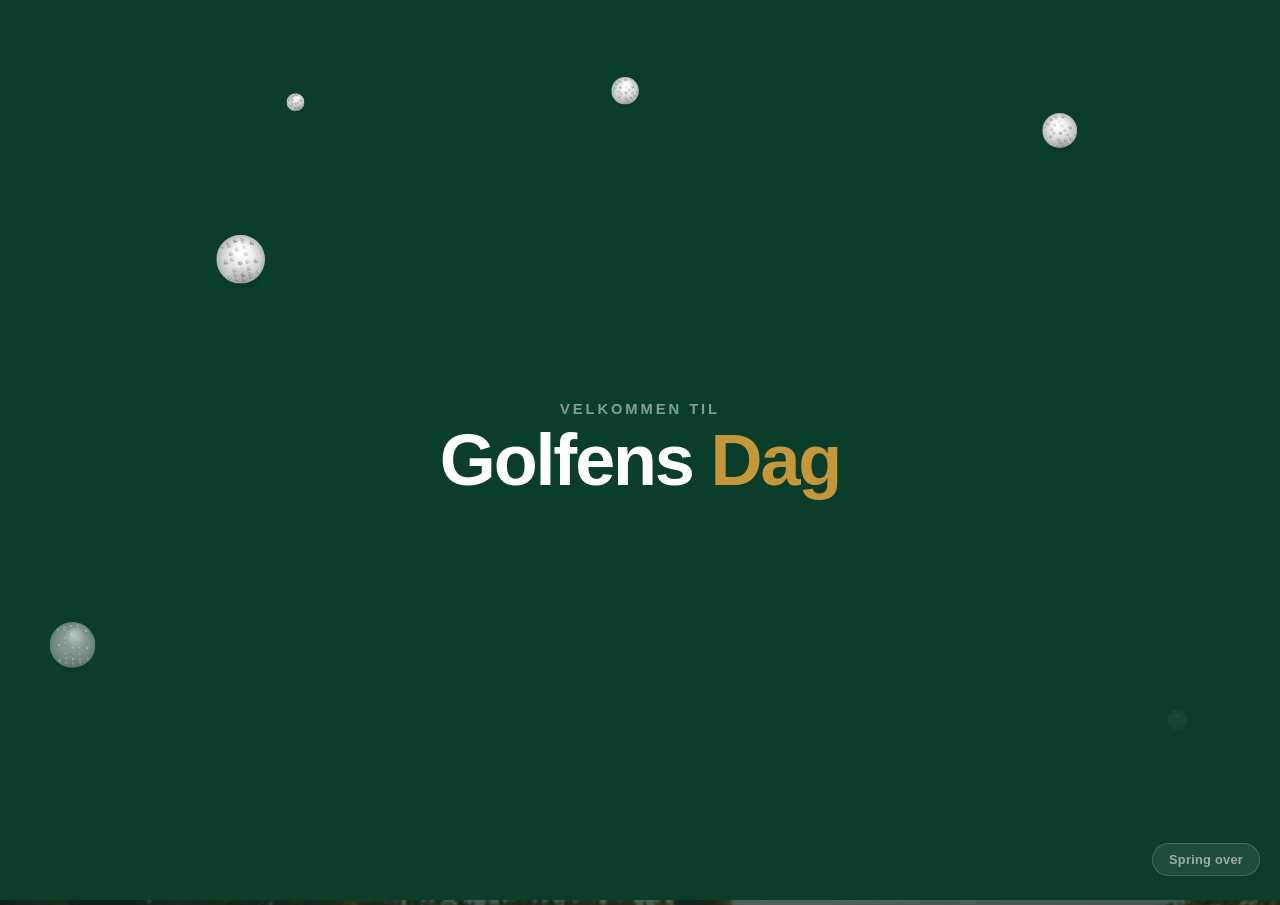
==== commit 2b699fc3: "Add files via upload" ====
--- a/golfens-dag-2026/index.html
+++ b/golfens-dag-2026/index.html
@@ -4,7 +4,7 @@
   <meta charset="UTF-8">
   <meta name="viewport" content="width=device-width, initial-scale=1.0, viewport-fit=cover">
   <meta name="description" content="Golfens Dag 2026 – Din digitale guide til Lyngbygaard Golfklubs store event.">
-  <meta name="theme-color" content="#0d2818">
+  <meta name="theme-color" content="#0B3D2B">
   <meta name="apple-mobile-web-app-capable" content="yes">
   <meta name="apple-mobile-web-app-status-bar-style" content="black-translucent">
   <meta name="apple-mobile-web-app-title" content="Golfens Dag">
@@ -12,37 +12,129 @@
   <link rel="stylesheet" href="style.css">
   <link rel="manifest" href="manifest.json">
   <link rel="apple-touch-icon" href="icon-192.png">
+
+  <!-- Inline SVG-ikoner som symbols – ingen ekstern afhængighed -->
+  <svg aria-hidden="true" style="display:none" xmlns="http://www.w3.org/2000/svg">
+    <!-- Kalender / Program -->
+    <symbol id="icon-program" viewBox="0 0 24 24" fill="none"
+            stroke="currentColor" stroke-width="1.8" stroke-linecap="round" stroke-linejoin="round">
+      <rect x="3" y="4" width="18" height="18" rx="2"/>
+      <line x1="16" y1="2" x2="16" y2="6"/>
+      <line x1="8"  y1="2" x2="8"  y2="6"/>
+      <line x1="3"  y1="10" x2="21" y2="10"/>
+      <line x1="8"  y1="14" x2="8.01"  y2="14" stroke-width="2.2"/>
+      <line x1="12" y1="14" x2="12.01" y2="14" stroke-width="2.2"/>
+      <line x1="16" y1="14" x2="16.01" y2="14" stroke-width="2.2"/>
+    </symbol>
+
+    <!-- Golftræner / Mød trænerteamet -->
+    <symbol id="icon-traener" viewBox="0 0 24 24" fill="none"
+            stroke="currentColor" stroke-width="1.8" stroke-linecap="round" stroke-linejoin="round">
+      <circle cx="9"  cy="7"  r="3"/>
+      <circle cx="17" cy="6"  r="2.5"/>
+      <path d="M2 21c0-3.87 3.13-7 7-7h4c3.87 0 7 3.13 7 7"/>
+      <path d="M17 9c1.66 0 3 1.34 3 3v9" stroke-dasharray="2 2"/>
+    </symbol>
+
+    <!-- Åben bog / Golfbegreber -->
+    <symbol id="icon-begreber" viewBox="0 0 24 24" fill="none"
+            stroke="currentColor" stroke-width="1.8" stroke-linecap="round" stroke-linejoin="round">
+      <path d="M2 3h6a4 4 0 0 1 4 4v14a3 3 0 0 0-3-3H2z"/>
+      <path d="M22 3h-6a4 4 0 0 0-4 4v14a3 3 0 0 1 3-3h7z"/>
+    </symbol>
+
+    <!-- Golfbold + flag / Begynderforløb -->
+    <symbol id="icon-begynder" viewBox="0 0 24 24" fill="none"
+            stroke="currentColor" stroke-width="1.8" stroke-linecap="round" stroke-linejoin="round">
+      <circle cx="9" cy="17" r="3"/>
+      <line x1="16" y1="3" x2="16" y2="19"/>
+      <path d="M16 3l5 3-5 3"/>
+    </symbol>
+
+    <!-- Telefon / Kontakt -->
+    <symbol id="icon-kontakt" viewBox="0 0 24 24" fill="none"
+            stroke="currentColor" stroke-width="1.8" stroke-linecap="round" stroke-linejoin="round">
+      <path d="M22 16.92v3a2 2 0 0 1-2.18 2
+               19.79-19.79 0 0 1-8.63-3.07
+               17.5 17.5 0 0 1-6-6
+               19.79-19.79 0 0 1-3.07-8.67
+               A2 2 0 0 1 4.11 2h3a2 2 0 0 1 2 1.72
+               12.84 12.84 0 0 0 .7 2.81
+               a2 2 0 0 1-.45 2.11L8.09 9.91
+               a16 16 0 0 0 6 6l1.27-1.27
+               a2 2 0 0 1 2.11-.45
+               12.84 12.84 0 0 0 2.81.7
+               A2 2 0 0 1 22 16.92z"/>
+    </symbol>
+
+    <!-- Klubhus / Om klubben -->
+    <symbol id="icon-om" viewBox="0 0 24 24" fill="none"
+            stroke="currentColor" stroke-width="1.8" stroke-linecap="round" stroke-linejoin="round">
+      <path d="M3 9.5L12 3l9 6.5V21H3V9.5z"/>
+      <path d="M9 21V12h6v9"/>
+    </symbol>
+
+    <!-- Cirkelmønster til hero -->
+    <symbol id="pattern-circles" viewBox="0 0 200 200">
+      <circle cx="40"  cy="40"  r="32" fill="none" stroke="rgba(255,255,255,0.045)" stroke-width="1"/>
+      <circle cx="160" cy="40"  r="32" fill="none" stroke="rgba(255,255,255,0.045)" stroke-width="1"/>
+      <circle cx="40"  cy="160" r="32" fill="none" stroke="rgba(255,255,255,0.045)" stroke-width="1"/>
+      <circle cx="160" cy="160" r="32" fill="none" stroke="rgba(255,255,255,0.045)" stroke-width="1"/>
+      <circle cx="100" cy="100" r="48" fill="none" stroke="rgba(255,255,255,0.03)"  stroke-width="1"/>
+    </symbol>
+
+    <!-- Gear / Admin -->
+    <symbol id="icon-gear" viewBox="0 0 24 24" fill="none"
+            stroke="currentColor" stroke-width="1.8" stroke-linecap="round" stroke-linejoin="round">
+      <circle cx="12" cy="12" r="3"/>
+      <path d="M19.4 15a1.65 1.65 0 0 0 .33 1.82l.06.06a2 2 0 0 1-2.83 2.83l-.06-.06
+               a1.65 1.65 0 0 0-1.82-.33 1.65 1.65 0 0 0-1 1.51V21
+               a2 2 0 0 1-4 0v-.09A1.65 1.65 0 0 0 9 19.4
+               a1.65 1.65 0 0 0-1.82.33l-.06.06
+               a2 2 0 0 1-2.83-2.83l.06-.06A1.65 1.65 0 0 0 4.68 15
+               a1.65 1.65 0 0 0-1.51-1H3a2 2 0 0 1 0-4h.09
+               A1.65 1.65 0 0 0 4.6 9a1.65 1.65 0 0 0-.33-1.82l-.06-.06
+               a2 2 0 0 1 2.83-2.83l.06.06A1.65 1.65 0 0 0 9 4.68
+               a1.65 1.65 0 0 0 1-1.51V3a2 2 0 0 1 4 0v.09
+               a1.65 1.65 0 0 0 1 1.51 1.65 1.65 0 0 0 1.82-.33l.06-.06
+               a2 2 0 0 1 2.83 2.83l-.06.06A1.65 1.65 0 0 0 19.4 9
+               a1.65 1.65 0 0 0 1.51 1H21a2 2 0 0 1 0 4h-.09
+               a1.65 1.65 0 0 0-1.51 1z"/>
+    </symbol>
+  </svg>
 </head>
 <body>
 
-  <!-- ===== HEADER (safe-area-aware) ===== -->
+  <!-- ===== HEADER ===== -->
   <header class="app-header">
     <div class="header-inner">
-
-      <!-- Tilbage-knap (vises kun på undersider) -->
       <button class="back-btn" id="back-btn" aria-label="Tilbage til forsiden">
-        <svg viewBox="0 0 16 16" fill="none" stroke="currentColor" stroke-width="2.5"
-             stroke-linecap="round" stroke-linejoin="round">
+        <svg viewBox="0 0 16 16" fill="none" stroke="currentColor"
+             stroke-width="2.4" stroke-linecap="round" stroke-linejoin="round"
+             width="16" height="16" aria-hidden="true">
           <path d="M10 3L5 8l5 5"/>
         </svg>
         Forside
       </button>
-
-      <!-- Logo (centeret) -->
       <div class="header-logo" aria-label="Lyngbygaard Golf">
-        ⛳&nbsp;<span class="header-logo-badge">LYG</span>
-      </div>
-
-      <!-- Hamburger -->
+        <svg width="18" height="18" viewBox="0 0 24 24" fill="none"
+             stroke="currentColor" stroke-width="2" stroke-linecap="round"
+             aria-hidden="true" class="header-logo-icon">
+          <circle cx="9" cy="17" r="3"/>
+          <line x1="16" y1="2" x2="16" y2="19"/>
+          <path d="M16 2l5 3-5 3"/>
+        </svg>
+        <span class="header-logo-text">Lyngbygaard <span class="header-logo-gold">Golf</span></span>
+      </div>
       <button class="menu-btn" id="menu-btn" aria-label="Åbn menu" aria-expanded="false">
-        <svg width="22" height="22" viewBox="0 0 22 22" fill="none"
-             stroke="currentColor" stroke-width="2.2" stroke-linecap="round">
-          <line x1="3" y1="6"  x2="19" y2="6"/>
-          <line x1="3" y1="11" x2="19" y2="11"/>
-          <line x1="3" y1="16" x2="19" y2="16"/>
+        <svg width="20" height="20" viewBox="0 0 20 20" fill="none"
+             stroke="currentColor" stroke-width="2" stroke-linecap="round"
+             aria-hidden="true">
+          <line x1="2" y1="5"  x2="18" y2="5"/>
+          <line x1="2" y1="10" x2="18" y2="10"/>
+          <line x1="2" y1="15" x2="18" y2="15"/>
         </svg>
       </button>
-
     </div>
   </header>
 
@@ -54,25 +146,77 @@
     </div>
     <nav>
       <a href="#" onclick="navigate('home'); return false;">
-        <span class="nav-icon">🏠</span> Forside
+        <span class="nav-icon">
+          <svg width="16" height="16" viewBox="0 0 24 24" fill="none" stroke="currentColor"
+               stroke-width="1.9" stroke-linecap="round" stroke-linejoin="round" aria-hidden="true">
+            <path d="M3 9.5L12 3l9 6.5V21H3V9.5z"/><path d="M9 21V12h6v9"/>
+          </svg>
+        </span>
+        Forside
       </a>
       <a href="#" onclick="navigate('program'); return false;">
-        <span class="nav-icon">📅</span> Program
+        <span class="nav-icon">
+          <svg width="16" height="16" viewBox="0 0 24 24" fill="none" stroke="currentColor"
+               stroke-width="1.9" stroke-linecap="round" stroke-linejoin="round" aria-hidden="true">
+            <rect x="3" y="4" width="18" height="18" rx="2"/>
+            <line x1="16" y1="2" x2="16" y2="6"/><line x1="8" y1="2" x2="8" y2="6"/>
+            <line x1="3" y1="10" x2="21" y2="10"/>
+          </svg>
+        </span>
+        Program
       </a>
       <a href="https://lyg.dk/traenerteamet/" target="_blank" rel="noopener" onclick="closeMenu()">
-        <span class="nav-icon">🏌️</span> Mød trænerteamet <span class="nav-ext">↗</span>
+        <span class="nav-icon">
+          <svg width="16" height="16" viewBox="0 0 24 24" fill="none" stroke="currentColor"
+               stroke-width="1.9" stroke-linecap="round" stroke-linejoin="round" aria-hidden="true">
+            <circle cx="9" cy="7" r="3"/><circle cx="17" cy="6" r="2.5"/>
+            <path d="M2 21c0-3.87 3.13-7 7-7h4c3.87 0 7 3.13 7 7"/>
+          </svg>
+        </span>
+        Mød trænerteamet <span class="nav-ext">↗</span>
       </a>
       <a href="#" onclick="navigate('begreber'); return false;">
-        <span class="nav-icon">📖</span> Golfbegreber
+        <span class="nav-icon">
+          <svg width="16" height="16" viewBox="0 0 24 24" fill="none" stroke="currentColor"
+               stroke-width="1.9" stroke-linecap="round" stroke-linejoin="round" aria-hidden="true">
+            <path d="M2 3h6a4 4 0 0 1 4 4v14a3 3 0 0 0-3-3H2z"/>
+            <path d="M22 3h-6a4 4 0 0 0-4 4v14a3 3 0 0 1 3-3h7z"/>
+          </svg>
+        </span>
+        Golfbegreber
       </a>
       <a href="#" onclick="navigate('begynder'); return false;">
-        <span class="nav-icon">⛳</span> Begynderforløb
+        <span class="nav-icon">
+          <svg width="16" height="16" viewBox="0 0 24 24" fill="none" stroke="currentColor"
+               stroke-width="1.9" stroke-linecap="round" stroke-linejoin="round" aria-hidden="true">
+            <circle cx="9" cy="17" r="3"/>
+            <line x1="16" y1="3" x2="16" y2="19"/>
+            <path d="M16 3l5 3-5 3"/>
+          </svg>
+        </span>
+        Begynderforløb
       </a>
       <a href="#" onclick="navigate('kontakt'); return false;">
-        <span class="nav-icon">☎</span> Kontakt
+        <span class="nav-icon">
+          <svg width="16" height="16" viewBox="0 0 24 24" fill="none" stroke="currentColor"
+               stroke-width="1.9" stroke-linecap="round" stroke-linejoin="round" aria-hidden="true">
+            <path d="M22 16.92v3a2 2 0 0 1-2.18 2 19.79 19.79 0 0 1-8.63-3.07
+                     17.5 17.5 0 0 1-6-6 19.79 19.79 0 0 1-3.07-8.67A2 2 0 0 1 4.11 2h3
+                     a2 2 0 0 1 2 1.72 12.84 12.84 0 0 0 .7 2.81 a2 2 0 0 1-.45 2.11
+                     L8.09 9.91a16 16 0 0 0 6 6l1.27-1.27a2 2 0 0 1 2.11-.45
+                     12.84 12.84 0 0 0 2.81.7A2 2 0 0 1 22 16.92z"/>
+          </svg>
+        </span>
+        Kontakt
       </a>
       <a href="#" onclick="navigate('om'); return false;">
-        <span class="nav-icon">🏌️</span> Om Lyngbygaard Golf
+        <span class="nav-icon">
+          <svg width="16" height="16" viewBox="0 0 24 24" fill="none" stroke="currentColor"
+               stroke-width="1.9" stroke-linecap="round" stroke-linejoin="round" aria-hidden="true">
+            <path d="M3 9.5L12 3l9 6.5V21H3V9.5z"/><path d="M9 21V12h6v9"/>
+          </svg>
+        </span>
+        Om Lyngbygaard Golf
       </a>
     </nav>
   </div>
@@ -85,103 +229,115 @@
          ======================================== -->
     <section class="page active" id="page-home" aria-label="Forside">
 
+      <!-- HERO – kompakt mørkegrøn + cirkelmønster -->
       <div class="hero" id="hero-section">
-        <!-- Dekorativ baggrund-silhouet -->
-        <div class="hero-silhouette" aria-hidden="true"></div>
-
-        <!-- LYG emblem -->
-        <div class="hero-emblem" aria-hidden="true">⛳</div>
-
-        <!-- Branding -->
-        <p class="hero-eyebrow">Lyngbygaard Golfklub</p>
-        <h1 class="hero-title">Golfens Dag 2026</h1>
-        <p class="hero-subtitle">Prøv golf, mød klubben og kom godt i gang.</p>
-
-        <!-- 6 navigationsknapper -->
-        <nav class="home-nav" aria-label="Forsidenavigation">
-          <button class="home-btn" onclick="navigate('program')"
-                  aria-label="Program">
-            <span class="home-btn-icon" aria-hidden="true">📅</span>
-            <span class="home-btn-label">Program</span>
-          </button>
-
-          <a class="home-btn" href="https://lyg.dk/traenerteamet/"
-             target="_blank" rel="noopener"
-             aria-label="Mød trænerteamet (åbner eksternt)">
-            <span class="home-btn-icon" aria-hidden="true">🏌️</span>
-            <span class="home-btn-label">Mød trænerteamet</span>
+        <div class="hero-pattern" aria-hidden="true">
+          <svg width="100%" height="100%" xmlns="http://www.w3.org/2000/svg">
+            <defs>
+              <pattern id="circles" x="0" y="0" width="100" height="100" patternUnits="userSpaceOnUse">
+                <use href="#pattern-circles" width="100" height="100"/>
+              </pattern>
+            </defs>
+            <rect width="100%" height="100%" fill="url(#circles)"/>
+          </svg>
+        </div>
+        <div class="hero-content">
+          <div class="hero-emblem" aria-hidden="true">
+            <svg width="28" height="28" viewBox="0 0 24 24" fill="none"
+                 stroke="currentColor" stroke-width="1.8" stroke-linecap="round">
+              <circle cx="9" cy="17" r="3"/>
+              <line x1="16" y1="2" x2="16" y2="19"/>
+              <path d="M16 2l5 3-5 3"/>
+            </svg>
+          </div>
+          <p class="hero-eyebrow">Lyngbygaard Golfklub</p>
+          <h1 class="hero-title">Golfens Dag <span class="hero-year">2026</span></h1>
+          <p class="hero-subtitle">Prøv golf, mød klubben og kom godt i gang.</p>
+        </div>
+      </div>
+
+      <!-- 6 MENUKORT -->
+      <div class="home-nav" role="list" aria-label="Menuen">
+
+        <button class="home-btn" role="listitem" onclick="navigate('program')" aria-label="Program">
+          <span class="home-btn-icon-wrap" aria-hidden="true">
+            <svg class="home-btn-svg"><use href="#icon-program"/></svg>
+          </span>
+          <span class="home-btn-label">Program</span>
+        </button>
+
+        <a class="home-btn" role="listitem"
+           href="https://lyg.dk/traenerteamet/" target="_blank" rel="noopener"
+           aria-label="Mød trænerteamet (åbner eksternt)">
+          <span class="home-btn-icon-wrap" aria-hidden="true">
+            <svg class="home-btn-svg"><use href="#icon-traener"/></svg>
+          </span>
+          <span class="home-btn-label">Mød trænerteamet</span>
+        </a>
+
+        <button class="home-btn" role="listitem" onclick="navigate('begreber')" aria-label="Golfbegreber">
+          <span class="home-btn-icon-wrap" aria-hidden="true">
+            <svg class="home-btn-svg"><use href="#icon-begreber"/></svg>
+          </span>
+          <span class="home-btn-label">Golfbegreber</span>
+        </button>
+
+        <button class="home-btn" role="listitem" onclick="navigate('begynder')" aria-label="Begynderforløb">
+          <span class="home-btn-icon-wrap" aria-hidden="true">
+            <svg class="home-btn-svg"><use href="#icon-begynder"/></svg>
+          </span>
+          <span class="home-btn-label">Begynderforløb</span>
+        </button>
+
+        <button class="home-btn" role="listitem" onclick="navigate('kontakt')" aria-label="Kontakt">
+          <span class="home-btn-icon-wrap" aria-hidden="true">
+            <svg class="home-btn-svg"><use href="#icon-kontakt"/></svg>
+          </span>
+          <span class="home-btn-label">Kontakt</span>
+        </button>
+
+        <button class="home-btn" role="listitem" onclick="navigate('om')" aria-label="Om Lyngbygaard Golf">
+          <span class="home-btn-icon-wrap" aria-hidden="true">
+            <svg class="home-btn-svg"><use href="#icon-om"/></svg>
+          </span>
+          <span class="home-btn-label">Om klubben</span>
+        </button>
+
+      </div><!-- /home-nav -->
+
+      <!-- GOLF FOTO SEKTION – erstatter den tomme hvide bund -->
+      <div class="home-photo-section" role="img" aria-label="Golfspiller på Lyngbygaard banen">
+        <div class="home-photo-overlay"></div>
+        <div class="home-photo-footer">
+          <span class="home-photo-name">Lyngbygaard Golfklub</span>
+          <a class="home-photo-link" href="https://lyg.dk" target="_blank" rel="noopener">
+            lyg.dk
+            <svg width="10" height="10" viewBox="0 0 12 12" fill="none" stroke="currentColor"
+                 stroke-width="1.8" stroke-linecap="round" stroke-linejoin="round" aria-hidden="true">
+              <path d="M2 10L10 2M4 2h6v6"/>
+            </svg>
           </a>
-
-          <button class="home-btn" onclick="navigate('begreber')"
-                  aria-label="Golfbegreber">
-            <span class="home-btn-icon" aria-hidden="true">📖</span>
-            <span class="home-btn-label">Golfbegreber</span>
-          </button>
-
-          <button class="home-btn" onclick="navigate('begynder')"
-                  aria-label="Begynderforløb">
-            <span class="home-btn-icon" aria-hidden="true">⛳</span>
-            <span class="home-btn-label">Begynderforløb</span>
-          </button>
-
-          <button class="home-btn" onclick="navigate('kontakt')"
-                  aria-label="Kontakt">
-            <span class="home-btn-icon" aria-hidden="true">☎</span>
-            <span class="home-btn-label">Kontakt</span>
-          </button>
-
-          <button class="home-btn" onclick="navigate('om')"
-                  aria-label="Om Lyngbygaard Golf">
-            <span class="home-btn-icon" aria-hidden="true">🏌️</span>
-            <span class="home-btn-label">Om Lyngbygaard Golf</span>
-          </button>
-        </nav>
-      </div><!-- /hero -->
-
-      <footer class="app-footer">
-        <div class="footer-top">
-          <div class="footer-brand">
-            <div class="footer-brand-name">Lyngbygaard Golfklub</div>
-            <div class="footer-brand-address">
-              Lyngbygårdsvej 29<br>
-              8220 Brabrand<br>
-              <span class="footer-phone"></span>
-            </div>
-          </div>
-          <div class="footer-links">
-            <a class="footer-website" href="https://lyg.dk" target="_blank" rel="noopener">lyg.dk ↗</a>
-          </div>
-        </div>
-        <div class="footer-divider"></div>
-        <div class="footer-meta">
-          <div class="footer-meta-left">
-            Bygget af <a href="https://nordicoperations.dk" target="_blank" rel="noopener">Nordic Operations</a>
-          </div>
-          <div class="footer-meta-right">
-            <span class="footer-version">v2.0</span>
-          </div>
-        </div>
-      </footer>
+        </div>
+      </div>
 
     </section><!-- /home -->
+
 
     <!-- ========================================
          PROGRAM
          ======================================== -->
     <section class="page" id="page-program" aria-label="Program">
       <div class="page-header">
-        <h1>📅 Program</h1>
+        <h1>Program</h1>
         <p>Golfens Dag 2026 · Lyngbygaard Golfklub</p>
       </div>
       <div class="page-body">
         <div class="section-label">Dagens forløb</div>
         <div class="timeline" id="timeline" role="list"></div>
-
         <div class="section-label">Stationer</div>
         <div class="stations-grid" id="stations-list" role="list"></div>
-
         <div style="margin-top:1.75rem">
-          <button class="btn-primary" onclick="navigate('begynder')">⛳ Se begynderforløb</button>
+          <button class="btn-primary" onclick="navigate('begynder')">Se begynderforløb</button>
         </div>
       </div>
       <footer class="app-footer">
@@ -197,7 +353,7 @@
         <div class="footer-divider"></div>
         <div class="footer-meta">
           <div class="footer-meta-left">Nordic Operations</div>
-          <div class="footer-meta-right"><span class="footer-version">v2.0</span></div>
+          <div class="footer-meta-right"><span class="footer-version">v2.3</span></div>
         </div>
       </footer>
     </section>
@@ -207,7 +363,7 @@
          ======================================== -->
     <section class="page" id="page-begreber" aria-label="Golfbegreber">
       <div class="page-header">
-        <h1>📖 Golfbegreber</h1>
+        <h1>Golfbegreber</h1>
         <p>De vigtigste ord du møder på banen</p>
       </div>
       <div class="page-body">
@@ -226,7 +382,7 @@
         <div class="footer-divider"></div>
         <div class="footer-meta">
           <div class="footer-meta-left">Nordic Operations</div>
-          <div class="footer-meta-right"><span class="footer-version">v2.0</span></div>
+          <div class="footer-meta-right"><span class="footer-version">v2.3</span></div>
         </div>
       </footer>
     </section>
@@ -236,24 +392,31 @@
          ======================================== -->
     <section class="page" id="page-begynder" aria-label="Begynderforløb">
       <div class="page-header">
-        <h1>⛳ Begynderforløb</h1>
+        <h1>Begynderforløb</h1>
         <p>Start din golfrejse med os</p>
       </div>
       <div class="page-body">
+        <!-- MICRO-ANIMATION "Klar til dit første slag?" -->
+        <div class="micro-ball-section" id="micro-ball-section">
+          <canvas id="micro-canvas" class="micro-canvas" aria-hidden="true"></canvas>
+          <div class="micro-content" id="micro-content">
+            <p class="micro-eyebrow">Klar til dit første slag?</p>
+            <p class="micro-text">Prøv golf og oplev, hvor sjovt det er at komme i gang.</p>
+            <button class="btn-primary micro-cta" onclick="navigate('begynder')"
+                    aria-label="Gå til begynderforløb">
+              Se begynderforløb
+            </button>
+          </div>
+        </div>
+
         <div class="courses-list" id="courses-list" role="list"></div>
-
         <a class="btn-primary" href="https://lyg.dk/begyndergolf/#kontakt-form"
-           target="_blank" rel="noopener">
-          ✅ Tilmeld begynderforløb
-        </a>
-
+           target="_blank" rel="noopener">Tilmeld begynderforløb</a>
         <div class="info-box">
           <h3>Er du i tvivl?</h3>
           <p>Vi hjælper dig gerne – uanset hvad du undrer dig over.</p>
           <a class="btn-secondary" href="https://lyg.dk/begyndergolf/#kontakt-form"
-             target="_blank" rel="noopener">
-            Kontakt os
-          </a>
+             target="_blank" rel="noopener">Kontakt os</a>
         </div>
       </div>
       <footer class="app-footer">
@@ -269,7 +432,7 @@
         <div class="footer-divider"></div>
         <div class="footer-meta">
           <div class="footer-meta-left">Nordic Operations</div>
-          <div class="footer-meta-right"><span class="footer-version">v2.0</span></div>
+          <div class="footer-meta-right"><span class="footer-version">v2.3</span></div>
         </div>
       </footer>
     </section>
@@ -279,7 +442,7 @@
          ======================================== -->
     <section class="page" id="page-kontakt" aria-label="Kontakt">
       <div class="page-header">
-        <h1>☎ Kontakt</h1>
+        <h1>Kontakt</h1>
         <p>Vi er klar til at hjælpe dig</p>
       </div>
       <div class="page-body">
@@ -290,15 +453,13 @@
           <div class="kontakt-info-row" id="kontakt-phone-text"></div>
           <div class="kontakt-info-row" id="kontakt-email-text"></div>
         </div>
-
         <div class="kontakt-btns">
-          <a class="kontakt-btn" id="btn-ring" href="tel:87441070"
-             aria-label="Ring til klubben">
+          <a class="kontakt-btn" id="btn-ring" href="tel:87441070" aria-label="Ring til klubben">
             <span class="kontakt-btn-icon" aria-hidden="true">📞</span>
             <span>Ring</span>
           </a>
-          <button class="kontakt-btn" id="btn-copy-email"
-                  onclick="copyEmail()" aria-label="Kopier e-mailadresse">
+          <button class="kontakt-btn" id="btn-copy-email" onclick="copyEmail()"
+                  aria-label="Kopier e-mailadresse">
             <span class="kontakt-btn-icon" aria-hidden="true">📋</span>
             <span>Kopier mail</span>
           </button>
@@ -309,17 +470,13 @@
           </a>
           <a class="kontakt-btn" id="btn-maps"
              href="https://maps.google.com/?q=Lyngbygaard+Golfklub,+Lyngbygårdsvej+29,+8220+Brabrand"
-             target="_blank" rel="noopener"
-             aria-label="Åbn rutevejledning i Google Maps">
+             target="_blank" rel="noopener" aria-label="Rutevejledning i Google Maps">
             <span class="kontakt-btn-icon" aria-hidden="true">🗺️</span>
             <span>Rutevejledning</span>
           </a>
         </div>
-
         <a class="btn-primary" id="btn-website" href="https://lyg.dk"
-           target="_blank" rel="noopener">
-          🌐 Besøg lyg.dk
-        </a>
+           target="_blank" rel="noopener">Besøg lyg.dk</a>
       </div>
       <footer class="app-footer">
         <div class="footer-top">
@@ -334,7 +491,7 @@
         <div class="footer-divider"></div>
         <div class="footer-meta">
           <div class="footer-meta-left">Nordic Operations</div>
-          <div class="footer-meta-right"><span class="footer-version">v2.0</span></div>
+          <div class="footer-meta-right"><span class="footer-version">v2.3</span></div>
         </div>
       </footer>
     </section>
@@ -344,7 +501,7 @@
          ======================================== -->
     <section class="page" id="page-om" aria-label="Om Lyngbygaard Golf">
       <div class="page-header">
-        <h1>🏌️ Om Lyngbygaard Golf</h1>
+        <h1>Om Lyngbygaard Golf</h1>
         <p>Klik for at læse mere på lyg.dk</p>
       </div>
       <div class="page-body">
@@ -363,7 +520,7 @@
         <div class="footer-divider"></div>
         <div class="footer-meta">
           <div class="footer-meta-left">Nordic Operations</div>
-          <div class="footer-meta-right"><span class="footer-version">v2.0</span></div>
+          <div class="footer-meta-right"><span class="footer-version">v2.3</span></div>
         </div>
       </footer>
     </section>
@@ -373,13 +530,12 @@
          ======================================== -->
     <section class="page" id="page-admin" aria-label="Admin">
       <div class="page-header">
-        <h1>⚙️ Admin</h1>
+        <h1>Admin</h1>
         <p>Rediger indhold og oplysninger</p>
       </div>
       <div class="page-body">
-
         <div id="admin-login" class="admin-login-wrap">
-          <h2>🔒 Indtast PIN-kode</h2>
+          <h2>Indtast PIN-kode</h2>
           <div class="admin-pin-row">
             <input type="password" inputmode="numeric" maxlength="6"
                    id="admin-pin-input" placeholder="••••" autocomplete="off"
@@ -388,17 +544,12 @@
                     style="width:auto;padding:.75rem 1.25rem;min-height:0"
                     onclick="checkAdminPin()">OK</button>
           </div>
-          <p class="pin-error" id="admin-pin-error" role="alert">
-            Forkert kode – prøv igen
-          </p>
-        </div>
-
+          <p class="pin-error" id="admin-pin-error" role="alert">Forkert kode – prøv igen</p>
+        </div>
         <div id="admin-content-wrapper" style="display:none">
           <div id="admin-content"></div>
-          <p class="admin-saved" id="admin-saved-msg"
-             role="status" aria-live="polite">✓ Gemt</p>
-        </div>
-
+          <p class="admin-saved" id="admin-saved-msg" role="status" aria-live="polite">✓ Gemt</p>
+        </div>
       </div>
       <footer class="app-footer">
         <div class="footer-top">
@@ -409,7 +560,7 @@
         <div class="footer-divider"></div>
         <div class="footer-meta">
           <div class="footer-meta-left">Nordic Operations</div>
-          <div class="footer-meta-right"><span class="footer-version">v2.0</span></div>
+          <div class="footer-meta-right"><span class="footer-version">v2.3</span></div>
         </div>
       </footer>
     </section>
@@ -419,14 +570,17 @@
   <!-- ===== INSTALL BANNER ===== -->
   <div class="install-banner" id="install-btn"
        role="complementary" aria-label="Installér app">
-    <p>📲 Gem appen på din startskærm</p>
+    <p>Gem appen på din startskærm</p>
     <button onclick="installApp()">Installér</button>
   </div>
 
-  <!-- ===== ADMIN GEAR (safe-area-bottom) ===== -->
-  <button class="admin-gear" onclick="navigate('admin')"
-          aria-label="Åbn admin-panel">⚙️</button>
-
+  <!-- ===== ADMIN GEAR – diskret ===== -->
+  <button class="admin-gear" onclick="navigate('admin')" aria-label="Admin">
+    <svg class="admin-gear-svg"><use href="#icon-gear"/></svg>
+  </button>
+
+  <!-- Intro-animation: loades FØR app.js, kræver ingen ændringer i eksisterende kode -->
+  <script src="intro.js"></script>
   <script src="app.js"></script>
 </body>
 </html>
--- a/golfens-dag-2026/style.css
+++ b/golfens-dag-2026/style.css
@@ -1,31 +1,49 @@
 /* ============================================================
-   GOLFENS DAG 2026 – style.css v2.0
-   Lyngbygaard Golfklub · UX-rettelse + Safe Area + Hero
-   ============================================================ */
+   GOLFENS DAG 2026 – style.css v2.1
+   Lyngbygaard Golfklub · Visuel optimering
+   ============================================================ */
+
+/* ── PALETTE ────────────────────────────────────────────────
+   #0B3D2B  primær mørkegrøn
+   #154F38  sekundær grøn
+   #B88A2A  guld (accent only)
+   #F4F6F2  varm lys baggrund
+   #FFFFFF  kort/hvid
+   #173326  primær tekst
+   #6F7772  sekundær tekst
+   ─────────────────────────────────────────────────────────── */
 
 :root {
-  --green:        #1A4731;
-  --green-dark:   #0d2818;
-  --green-deep:   #0a1f12;
-  --green-mid:    #245c3e;
-  --green-light:  #eaf2ed;
-  --green-xlight: #f3f8f5;
-  --gold:         #C4973A;
-  --gold-light:   #f5edd6;
-  --white:        #ffffff;
-  --bg:           #f4f6f4;
-  --grey-line:    #e0e8e2;
-  --grey:         #7a907d;
-  --text:         #182b1e;
-  --text-mid:     #3d5444;
-  --text-light:   #6b8070;
-  --radius-sm:    10px;
-  --radius:       16px;
-  --radius-lg:    22px;
-  --shadow-xs:    0 1px 4px rgba(26,71,49,.07);
-  --shadow:       0 2px 12px rgba(26,71,49,.11);
-  --shadow-md:    0 4px 24px rgba(26,71,49,.16);
-  --transition:   .18s cubic-bezier(.4,0,.2,1);
+  /* Farver */
+  --c-green:        #0B3D2B;
+  --c-green2:       #154F38;
+  --c-green-dark:   #072318;
+  --c-green-mid:    #1d6645;
+  --c-green-light:  #e6f0ea;
+  --c-green-xlight: #f0f7f3;
+  --c-gold:         #B88A2A;
+  --c-gold-light:   #f7eed6;
+  --c-bg:           #F4F6F2;
+  --c-white:        #FFFFFF;
+  --c-border:       #dce5de;
+  --c-text:         #173326;
+  --c-text2:        #6F7772;
+
+  /* Typografi */
+  --font: -apple-system, BlinkMacSystemFont, 'Segoe UI', Helvetica, Arial, sans-serif;
+
+  /* Radier */
+  --r-sm: 10px;
+  --r:    16px;
+  --r-lg: 22px;
+
+  /* Skygger */
+  --sh-xs: 0 1px 3px rgba(11,61,43,.06);
+  --sh-sm: 0 2px 8px  rgba(11,61,43,.09);
+  --sh-md: 0 4px 20px rgba(11,61,43,.13);
+
+  /* Transitions */
+  --ease: .17s cubic-bezier(.4,0,.2,1);
 
   /* Safe area */
   --safe-top:    env(safe-area-inset-top, 0px);
@@ -33,8 +51,7 @@
   --safe-left:   env(safe-area-inset-left, 0px);
   --safe-right:  env(safe-area-inset-right, 0px);
 
-  /* Header height = fixed 56px + safe-area-top */
-  --header-h:    56px;
+  --header-h:    52px;
   --header-full: calc(var(--header-h) + var(--safe-top));
 }
 
@@ -42,701 +59,666 @@
    RESET
    ============================================================ */
 *, *::before, *::after { box-sizing: border-box; margin: 0; padding: 0; }
-
-html {
-  font-size: 16px;
-  scroll-behavior: smooth;
-  -webkit-text-size-adjust: 100%;
-}
-
-body {
-  font-family: -apple-system, BlinkMacSystemFont, 'Segoe UI', Helvetica, Arial, sans-serif;
-  background: var(--bg);
-  color: var(--text);
+html  { font-size: 16px; -webkit-text-size-adjust: 100%; }
+body  {
+  font-family: var(--font);
+  background: var(--c-bg);
+  color: var(--c-text);
   min-height: 100vh;
   -webkit-font-smoothing: antialiased;
   overscroll-behavior-y: contain;
-}
-
-img  { max-width: 100%; height: auto; display: block; }
-a    { text-decoration: none; }
+  overflow-x: hidden;
+}
+img   { max-width: 100%; height: auto; display: block; }
+a     { text-decoration: none; color: inherit; }
 button { font-family: inherit; }
 
 /* ============================================================
-   HEADER — safe-area-aware, globally correct
+   HEADER
    ============================================================ */
 .app-header {
   position: fixed;
   top: 0; left: 0; right: 0;
-  /* Push content below status bar */
   padding-top: var(--safe-top);
   height: var(--header-full);
-  background: var(--green-dark);
-  display: flex;
-  align-items: flex-end;          /* align to bottom of (safe+56) box */
-  justify-content: space-between;
-  padding-left:  max(1rem, calc(var(--safe-left) + 0.75rem));
-  padding-right: max(1rem, calc(var(--safe-right) + 0.75rem));
-  padding-bottom: 0;
+  background: var(--c-green);
   z-index: 100;
-  box-shadow: 0 1px 0 rgba(255,255,255,.05), 0 2px 12px rgba(0,0,0,.22);
-}
-
-/* Inner row always exactly 56px tall */
+  box-shadow: 0 1px 0 rgba(255,255,255,.05), 0 2px 10px rgba(0,0,0,.2);
+}
+
 .header-inner {
-  width: 100%;
   height: var(--header-h);
   display: flex;
   align-items: center;
   justify-content: space-between;
-}
-
+  padding: 0 max(1rem, calc(var(--safe-left) + .75rem))
+             0 max(1rem, calc(var(--safe-right) + .75rem));
+  position: relative;
+}
+
+/* Logo – centered absolutely so back/menu never shift it */
 .header-logo {
-  font-size: .92rem;
-  font-weight: 700;
-  color: var(--white);
-  letter-spacing: .04em;
-  display: flex;
-  align-items: center;
-  gap: 7px;
   position: absolute;
-  left: 50%;
-  transform: translateX(-50%);
-  bottom: 0;
-  height: var(--header-h);
-  pointer-events: none;   /* back-btn and menu-btn still clickable */
-}
-.header-logo-badge {
-  background: var(--gold);
-  color: var(--white);
-  font-size: .7rem;
-  font-weight: 800;
-  letter-spacing: .07em;
-  padding: 3px 8px;
-  border-radius: 99px;
-}
-
-/* Touch-target wrapper: both buttons occupy 44×44 minimum */
-.menu-btn {
-  background: none;
-  border: none;
-  color: var(--white);
-  min-width: 44px;
-  height: var(--header-h);
-  border-radius: 10px;
-  display: flex;
-  align-items: center;
-  justify-content: flex-end;
-  cursor: pointer;
-  transition: background var(--transition);
-  -webkit-tap-highlight-color: transparent;
-  padding: 0;
-}
-.menu-btn:active { background: rgba(255,255,255,.10); border-radius: 8px; }
-
+  left: 50%; transform: translateX(-50%);
+  display: flex; align-items: center; gap: 7px;
+  pointer-events: none;
+  white-space: nowrap;
+}
+.header-logo-icon { color: var(--c-gold); flex-shrink: 0; }
+.header-logo-text { font-size: .88rem; font-weight: 700; color: var(--c-white); }
+.header-logo-gold { color: var(--c-gold); }
+
+/* Back button */
 .back-btn {
   display: none;
   align-items: center;
   gap: 5px;
-  background: none;
-  border: none;
-  color: rgba(255,255,255,.92);
-  font-size: .88rem;
-  font-weight: 600;
+  background: none; border: none;
+  color: rgba(255,255,255,.9);
+  font-size: .85rem; font-weight: 600;
   cursor: pointer;
-  /* Full 44px height for easy tapping */
   min-width: 44px;
   height: var(--header-h);
-  padding: 0 8px 0 0;
-  border-radius: 8px;
+  padding: 0 10px 0 2px;
   -webkit-tap-highlight-color: transparent;
-  transition: color var(--transition);
-  letter-spacing: -.01em;
-  white-space: nowrap;
-}
-.back-btn:active { color: var(--white); }
-.back-btn svg { width: 16px; height: 16px; flex-shrink: 0; }
-
-/* ============================================================
-   MAIN — push below header (safe-area included)
+  transition: color var(--ease);
+  position: relative; z-index: 1;
+}
+.back-btn:active { color: var(--c-white); }
+
+/* Menu button */
+.menu-btn {
+  background: none; border: none;
+  color: var(--c-white);
+  min-width: 44px; height: var(--header-h);
+  display: flex; align-items: center; justify-content: flex-end;
+  cursor: pointer;
+  -webkit-tap-highlight-color: transparent;
+  transition: opacity var(--ease);
+  position: relative; z-index: 1;
+}
+.menu-btn:active { opacity: .7; }
+
+/* ============================================================
+   BURGER MENU
+   ============================================================ */
+.menu-overlay {
+  display: none;
+  position: fixed; inset: 0;
+  background: rgba(0,0,0,.48);
+  z-index: 200;
+  backdrop-filter: blur(3px);
+  -webkit-backdrop-filter: blur(3px);
+}
+.menu-overlay.open { display: block; }
+
+.nav-menu {
+  position: fixed;
+  top: 0; right: -295px;
+  width: 280px; height: 100%;
+  background: var(--c-green-dark);
+  z-index: 300;
+  padding-top: var(--header-full);
+  overflow-y: auto;
+  -webkit-overflow-scrolling: touch;
+  transition: right .24s cubic-bezier(.4,0,.2,1);
+}
+.nav-menu.open { right: 0; }
+
+.nav-menu-header {
+  padding: 1.1rem 1.2rem .7rem;
+  border-bottom: 1px solid rgba(255,255,255,.06);
+  margin-bottom: .2rem;
+}
+.nav-menu-title {
+  color: var(--c-gold);
+  font-size: .7rem; font-weight: 700;
+  letter-spacing: .12em; text-transform: uppercase;
+}
+
+.nav-menu nav a {
+  display: flex; align-items: center; gap: 12px;
+  color: rgba(255,255,255,.86);
+  font-size: .95rem;
+  padding: .85rem 1.2rem;
+  min-height: 52px;
+  border-bottom: 1px solid rgba(255,255,255,.05);
+  -webkit-tap-highlight-color: transparent;
+  transition: background var(--ease), color var(--ease);
+}
+.nav-menu nav a:hover,
+.nav-menu nav a:active { background: rgba(255,255,255,.06); color: var(--c-white); }
+
+.nav-icon {
+  width: 30px; height: 30px;
+  background: rgba(255,255,255,.08);
+  border-radius: 7px;
+  display: flex; align-items: center; justify-content: center;
+  flex-shrink: 0; color: rgba(255,255,255,.75);
+}
+.nav-ext { margin-left: auto; color: rgba(255,255,255,.25); font-size: .75rem; }
+
+/* ============================================================
+   MAIN
    ============================================================ */
 .main-content {
   padding-top: var(--header-full);
   min-height: 100vh;
 }
 
-.page { display: none; animation: fadeIn .22s ease; }
-.page.active { display: block; }
+.page { display: none; }
+.page.active { display: block; animation: fadeIn .2s ease; }
 
 @keyframes fadeIn {
-  from { opacity: 0; transform: translateY(5px); }
+  from { opacity: 0; transform: translateY(4px); }
   to   { opacity: 1; transform: translateY(0); }
 }
 
 /* ============================================================
-   BURGER MENU
-   ============================================================ */
-.menu-overlay {
-  display: none;
-  position: fixed; inset: 0;
-  background: rgba(0,0,0,.50);
-  z-index: 200;
-  backdrop-filter: blur(3px);
-  -webkit-backdrop-filter: blur(3px);
-}
-.menu-overlay.open { display: block; }
-
-.nav-menu {
-  position: fixed;
-  top: 0; right: -300px;
-  width: 285px; height: 100%;
-  background: var(--green-dark);
-  z-index: 300;
-  transition: right .26s cubic-bezier(.4,0,.2,1);
-  /* Push nav links below status bar */
-  padding-top: var(--header-full);
-  overflow-y: auto;
-  -webkit-overflow-scrolling: touch;
-}
-.nav-menu.open { right: 0; }
-
-.nav-menu-header {
-  padding: 1.1rem 1.25rem .75rem;
-  border-bottom: 1px solid rgba(255,255,255,.07);
-  margin-bottom: .2rem;
-}
-.nav-menu-title {
-  color: var(--gold);
-  font-size: .72rem;
-  font-weight: 700;
-  letter-spacing: .12em;
-  text-transform: uppercase;
-}
-.nav-menu nav a {
-  color: rgba(255,255,255,.87);
-  font-size: .98rem;
-  padding: .9rem 1.25rem;
-  border-bottom: 1px solid rgba(255,255,255,.05);
+   HOME – HERO  (reduceret højde ~20-25%)
+   ============================================================ */
+.hero {
+  background: var(--c-green);
+  padding: 1.25rem 1.25rem 1.2rem;
   display: flex;
+  flex-direction: column;
   align-items: center;
-  gap: 13px;
-  min-height: 52px;   /* ≥44px touch target */
-  transition: background var(--transition), color var(--transition);
-  -webkit-tap-highlight-color: transparent;
-}
-.nav-menu nav a:hover, .nav-menu nav a:active {
-  background: rgba(255,255,255,.06);
-  color: var(--white);
-}
-.nav-icon {
-  width: 32px; height: 32px;
-  background: rgba(255,255,255,.08);
-  border-radius: 8px;
+  text-align: center;
+  position: relative;
+  overflow: hidden;
+  /* Minimal højtde – kompakt men luftig */
+  min-height: 0;
+}
+
+/* Bevaret cirkelmønster som absolut overlay */
+.hero-pattern {
+  position: absolute; inset: 0;
+  pointer-events: none;
+  opacity: 1;
+}
+.hero-pattern svg { width: 100%; height: 100%; }
+
+/* Subtil gradient over mønstret for læsbarhed */
+.hero::after {
+  content: '';
+  position: absolute; inset: 0;
+  background: linear-gradient(
+    175deg,
+    rgba(7,35,24,.25)  0%,
+    rgba(11,61,43,.10) 50%,
+    rgba(7,35,24,.30)  100%
+  );
+  pointer-events: none;
+}
+
+.hero-content {
+  position: relative; z-index: 1;
+  display: flex; flex-direction: column;
+  align-items: center;
+}
+
+/* Lille emblem */
+.hero-emblem {
+  width: 52px; height: 52px;
+  background: rgba(255,255,255,.1);
+  border: 1.5px solid rgba(255,255,255,.2);
+  border-radius: 50%;
   display: flex; align-items: center; justify-content: center;
-  font-size: 1rem;
-  flex-shrink: 0;
-}
-.nav-ext {
-  margin-left: auto;
-  color: rgba(255,255,255,.28);
-  font-size: .78rem;
-}
-
-/* ============================================================
-   HOME – HERO
-   Full-screen premium golf look, mørkegrøn identitet
-   ============================================================ */
-.hero {
-  /* Rich layered gradient — premium mørkegrøn golf identity */
-  background:
-    /* text readability overlay */
-    linear-gradient(
-      175deg,
-      rgba(10, 31, 18, 0.72) 0%,
-      rgba(13, 40, 24, 0.55) 45%,
-      rgba(18, 55, 32, 0.68) 100%
-    ),
-    /* Golf-bane ambiance: himmel øverst, fairway forneden */
-    linear-gradient(
-      175deg,
-      #1a3d52 0%,         /* Deep sky blue-green */
-      #2a5c3a 30%,        /* Golf fairway green */
-      #1A4731 60%,        /* Lyngbygaard green */
-      #0d2818 100%        /* Deep shadow */
-    );
-
-  /* Fill viewport minus header */
-  min-height: calc(100svh - var(--header-full));
-
+  color: var(--c-gold);
+  margin-bottom: .85rem;
+  backdrop-filter: blur(8px);
+  -webkit-backdrop-filter: blur(8px);
+}
+
+.hero-eyebrow {
+  color: var(--c-gold);
+  font-size: .7rem; font-weight: 700;
+  letter-spacing: .14em; text-transform: uppercase;
+  margin-bottom: .4rem;
+  text-shadow: 0 1px 4px rgba(0,0,0,.3);
+}
+
+.hero-title {
+  color: var(--c-white);
+  font-size: 1.9rem; font-weight: 800;
+  line-height: 1.08; letter-spacing: -.03em;
+  margin-bottom: .5rem;
+  text-shadow: 0 2px 8px rgba(0,0,0,.35);
+}
+.hero-year { color: var(--c-gold); }
+
+.hero-subtitle {
+  color: rgba(255,255,255,.75);
+  font-size: .88rem; line-height: 1.5;
+  max-width: 260px;
+  text-shadow: 0 1px 5px rgba(0,0,0,.3);
+}
+
+/* ============================================================
+   HOME – MENUGITTER (6 kort, 2 kolonner)
+   ============================================================ */
+.home-nav {
+  display: grid;
+  grid-template-columns: 1fr 1fr;
+  gap: .6rem;
+  padding: 1rem 1rem 0;
+  max-width: 480px;
+  width: 100%;
+  margin: 0 auto;
+}
+
+/* Kort – ens størrelse, ens padding, ens radius */
+.home-btn {
+  background: var(--c-white);
+  border: 1px solid var(--c-border);
+  border-radius: var(--r);
+  padding: 1rem .75rem .9rem;
+  min-height: 90px;             /* ensartet højde */
   display: flex;
   flex-direction: column;
   align-items: center;
   justify-content: center;
+  gap: .45rem;
+  cursor: pointer;
+  text-decoration: none;
+  color: var(--c-text);
+  -webkit-tap-highlight-color: transparent;
+  box-shadow: var(--sh-xs);
+  transition: transform var(--ease), box-shadow var(--ease), border-color var(--ease);
+  position: relative; overflow: hidden;
+}
+
+/* Tryk-effekt */
+.home-btn:active {
+  transform: scale(.96);
+  box-shadow: none;
+  border-color: var(--c-green-light);
+}
+@media (hover: hover) {
+  .home-btn:hover {
+    transform: translateY(-2px);
+    box-shadow: var(--sh-sm);
+    border-color: rgba(11,61,43,.2);
+  }
+}
+
+/* Grøn top-kant som aktiv accent */
+.home-btn::before {
+  content: '';
+  position: absolute; top: 0; left: 0; right: 0;
+  height: 2.5px;
+  background: var(--c-green2);
+  opacity: 0;
+  transition: opacity var(--ease);
+}
+.home-btn:active::before { opacity: 1; }
+@media (hover: hover) { .home-btn:hover::before { opacity: 1; } }
+
+/* SVG-ikonwrapper – ensartet, mørkegrøn med guldring */
+.home-btn-icon-wrap {
+  width: 42px; height: 42px;
+  background: var(--c-green-light);
+  border-radius: 11px;
+  display: flex; align-items: center; justify-content: center;
+  color: var(--c-green);
+  flex-shrink: 0;
+}
+
+/* Ikonet selv – fast størrelse og stregtykkelse */
+.home-btn-svg {
+  width: 22px; height: 22px;
+  display: block;
+  /* stroke er sat via currentColor på symbol */
+}
+
+.home-btn-label {
+  font-size: .8rem; font-weight: 600;
+  color: var(--c-text);
   text-align: center;
-  padding: 2rem 1.5rem 1.75rem;
+  line-height: 1.25;
+  /* Maks to linjer */
+  display: -webkit-box;
+  -webkit-line-clamp: 2;
+  -webkit-box-orient: vertical;
+  overflow: hidden;
+}
+
+/* Meget smalle skærme: én kolonne */
+@media (max-width: 320px) {
+  .home-nav { grid-template-columns: 1fr; }
+  .home-btn { min-height: 72px; flex-direction: row; justify-content: flex-start; gap: .75rem; }
+}
+
+/* ============================================================
+   HOME – GOLF FOTO SEKTION (erstatter tom hvid bund)
+   ============================================================ */
+.home-photo-section {
+  /* Primary: golf-swing (varmt solnedgangslys, sving) */
+  background-image: url('assets/images/golf-swing.webp');
+  background-size: cover;
+  background-repeat: no-repeat;
+  /* Mobil: spiller er centreret i billedet, lidt til højre */
+  background-position: 55% center;
+
+  /* Fyld resten af skærmen under kortene */
+  min-height: 260px;
   position: relative;
-  overflow: hidden;
-}
-
-/* Radial glow — simulates sun/sky light from top-right */
-.hero::before {
-  content: '';
+  display: flex;
+  flex-direction: column;
+  justify-content: flex-end;
+  margin-top: .5rem;
+}
+
+/* Diskret gradient overlay i bunden for læsbar footer-tekst */
+.home-photo-overlay {
   position: absolute; inset: 0;
-  background:
-    radial-gradient(ellipse 70% 50% at 75% 15%, rgba(196,151,58,.18) 0%, transparent 60%),
-    radial-gradient(ellipse 50% 40% at 20% 85%, rgba(26,71,49,.4) 0%, transparent 60%);
-  pointer-events: none;
-  z-index: 0;
-}
-
-/* Silhouette element: golfspiller (CSS art, vises kun når intet billede er sat) */
-.hero-silhouette {
-  position: absolute;
-  left: -2%;
-  bottom: 0;
-  width: 52%;
-  max-width: 240px;
-  height: 92%;
-  opacity: .08;
-  background:
-    /* Simplified golfer silhouette via clip-path */
-    linear-gradient(to top, rgba(255,255,255,.6), rgba(255,255,255,.1));
-  clip-path: polygon(
-    38% 0%, 46% 0%, 52% 8%, 56% 20%, 58% 32%,
-    72% 28%, 82% 30%, 86% 36%, 80% 42%, 68% 40%,
-    64% 50%, 68% 70%, 72% 85%, 70% 100%,
-    56% 100%, 58% 85%, 54% 70%, 50% 55%,
-    46% 70%, 44% 85%, 46% 100%,
-    30% 100%, 32% 82%, 36% 68%, 38% 50%,
-    30% 42%, 24% 38%, 22% 30%, 28% 26%, 38% 30%, 44% 32%,
-    42% 20%, 40% 8%
+  background: linear-gradient(
+    to bottom,
+    rgba(7, 35, 24, 0.08) 0%,
+    rgba(7, 35, 24, 0.18) 50%,
+    rgba(7, 35, 24, 0.72) 100%
   );
   pointer-events: none;
-  z-index: 0;
-}
-
-/* When a real hero image is set via JS/admin */
-.hero.has-image {
-  background-image:
-    linear-gradient(
-      175deg,
-      rgba(10,31,18,.48) 0%,
-      rgba(13,40,24,.38) 50%,
-      rgba(10,25,16,.62) 100%
-    ),
-    var(--hero-image, none);
-  background-size: cover, cover;
-  background-repeat: no-repeat, no-repeat;
-  background-position: 28% center, 28% center;
-}
-@media (max-width: 767px) {
-  .hero.has-image {
-    background-position: 20% center, 20% center;
-  }
-}
-@media (min-width: 768px) and (max-width: 1023px) {
-  .hero.has-image {
-    background-position: 24% center, 24% center;
-  }
-}
-
-/* All hero text/elements above pseudo layers */
-.hero > * { position: relative; z-index: 1; }
-
-/* LYG logo emblem */
-.hero-emblem {
-  width: 72px; height: 72px;
-  background: rgba(255,255,255,.09);
-  border: 1.5px solid rgba(255,255,255,.22);
-  border-radius: 50%;
-  display: flex; align-items: center; justify-content: center;
-  font-size: 2rem;
-  margin-bottom: 1rem;
-  backdrop-filter: blur(10px);
-  -webkit-backdrop-filter: blur(10px);
-  box-shadow: 0 4px 20px rgba(0,0,0,.2);
-}
-
-.hero-eyebrow {
-  color: var(--gold);
-  font-size: .72rem;
-  font-weight: 700;
-  letter-spacing: .15em;
-  text-transform: uppercase;
-  margin-bottom: .55rem;
-  text-shadow: 0 1px 4px rgba(0,0,0,.4);
-}
-
-.hero-title {
-  color: var(--white);
-  font-size: 2.1rem;
-  font-weight: 800;
-  line-height: 1.08;
-  letter-spacing: -.03em;
-  margin-bottom: .6rem;
-  text-shadow: 0 2px 10px rgba(0,0,0,.4);
-}
-
-.hero-subtitle {
-  color: rgba(255,255,255,.78);
-  font-size: .93rem;
-  line-height: 1.55;
-  max-width: 270px;
-  text-shadow: 0 1px 6px rgba(0,0,0,.35);
-}
-
-/* ============================================================
-   HOME – NAV GRID (glass cards over dark hero)
-   ============================================================ */
-.home-nav {
-  width: 100%;
-  max-width: 480px;
-  padding: 1.5rem 0 0;
-  display: grid;
-  grid-template-columns: 1fr 1fr;
-  gap: .65rem;
+}
+
+/* Footer tekst oven på foto */
+.home-photo-footer {
   position: relative; z-index: 1;
-}
-
-.home-btn {
-  background: rgba(255,255,255,.10);
-  border: 1px solid rgba(255,255,255,.22);
-  border-radius: var(--radius);
-  padding: 1.1rem .7rem .95rem;
-  display: flex;
-  flex-direction: column;
-  align-items: center;
-  gap: .45rem;
-  cursor: pointer;
-  min-height: 88px;   /* good touch target */
-  transition: background var(--transition), border-color var(--transition), transform var(--transition);
-  text-decoration: none;
-  color: var(--white);
-  -webkit-tap-highlight-color: transparent;
-  backdrop-filter: blur(10px);
-  -webkit-backdrop-filter: blur(10px);
-  box-shadow: 0 2px 8px rgba(0,0,0,.15);
-}
-.home-btn:active {
-  background: rgba(255,255,255,.18);
-  transform: scale(.96);
-}
-@media (hover: hover) {
-  .home-btn:hover {
-    background: rgba(255,255,255,.16);
-    border-color: rgba(255,255,255,.35);
-    transform: translateY(-2px);
-  }
-}
-
-.home-btn-icon {
-  font-size: 1.7rem;
-  line-height: 1;
-  filter: drop-shadow(0 1px 3px rgba(0,0,0,.3));
-}
-.home-btn-label {
-  font-size: .83rem;
-  font-weight: 600;
-  color: rgba(255,255,255,.92);
-  text-align: center;
-  line-height: 1.25;
-  text-shadow: 0 1px 4px rgba(0,0,0,.3);
-}
-
-/* ============================================================
-   PAGE HEADER (undersider)
-   ============================================================ */
-.page-header {
-  background: var(--green-dark);
-  padding: 1.4rem 1.25rem 1.25rem;
-  color: var(--white);
-}
-.page-header h1 {
-  font-size: 1.4rem;
-  font-weight: 800;
-  letter-spacing: -.02em;
-}
-.page-header p {
-  font-size: .86rem;
-  color: rgba(255,255,255,.6);
-  margin-top: .3rem;
-}
-
-.page-body {
-  padding: 1.25rem 1rem 6rem;   /* bottom includes safe-area breathing room */
-}
-
-/* ============================================================
-   SECTION LABEL
-   ============================================================ */
-.section-label {
-  font-size: .7rem;
-  font-weight: 700;
-  color: var(--grey);
-  text-transform: uppercase;
-  letter-spacing: .12em;
-  margin: 1.5rem 0 .65rem;
   display: flex;
   align-items: center;
-  gap: .5rem;
-}
-.section-label::after {
-  content: ''; flex: 1; height: 1px;
-  background: var(--grey-line);
-}
+  justify-content: space-between;
+  padding: 1rem 1.25rem;
+  padding-bottom: max(1rem, calc(var(--safe-bottom) + .75rem));
+}
+.home-photo-name {
+  font-size: .78rem; font-weight: 600;
+  color: rgba(255,255,255,.82);
+  letter-spacing: .01em;
+}
+.home-photo-link {
+  display: flex; align-items: center; gap: 4px;
+  font-size: .78rem; font-weight: 700;
+  color: var(--c-gold);
+  transition: color var(--ease);
+}
+.home-photo-link:hover { color: #d4a94e; }
+
+/* Tablet */
+@media (min-width: 600px) {
+  .home-photo-section {
+    min-height: 320px;
+    background-position: 50% 35%;
+  }
+}
+
+/* iPad landscape / desktop */
+@media (min-width: 900px) {
+  .home-photo-section {
+    min-height: 400px;
+    background-position: 50% 30%;
+  }
+}
+
+/* ============================================================
+   PAGE HEADER (undersider)
+   ============================================================ */
+.page-header {
+  background: var(--c-green);
+  padding: 1.3rem 1.25rem 1.2rem;
+  color: var(--c-white);
+}
+.page-header h1 {
+  font-size: 1.35rem; font-weight: 800; letter-spacing: -.02em;
+}
+.page-header p {
+  font-size: .84rem; color: rgba(255,255,255,.6); margin-top: .28rem;
+}
+
+.page-body {
+  padding: 1.2rem 1rem;
+  padding-bottom: max(5rem, calc(var(--safe-bottom) + 4rem));
+}
+
+/* ============================================================
+   SECTION LABEL
+   ============================================================ */
+.section-label {
+  font-size: .68rem; font-weight: 700;
+  color: var(--c-text2); text-transform: uppercase; letter-spacing: .12em;
+  margin: 1.4rem 0 .6rem;
+  display: flex; align-items: center; gap: .5rem;
+}
+.section-label::after { content: ''; flex: 1; height: 1px; background: var(--c-border); }
 
 /* ============================================================
    PROGRAM – TIMELINE
    ============================================================ */
-.timeline { display: flex; flex-direction: column; margin-bottom: 1.5rem; }
+.timeline { display: flex; flex-direction: column; margin-bottom: 1.4rem; }
 
 .timeline-item {
   display: grid;
-  grid-template-columns: 56px 20px 1fr;
-  column-gap: .75rem;
+  grid-template-columns: 52px 18px 1fr;
+  column-gap: .7rem;
   position: relative;
 }
 .timeline-item:not(:last-child) .timeline-dot::after {
   content: '';
-  position: absolute;
-  left: 50%; top: 20px;
+  position: absolute; left: 50%; top: 18px;
   transform: translateX(-50%);
   width: 2px; height: calc(100% + 1px);
-  background: var(--grey-line);
+  background: var(--c-border);
 }
 .timeline-time {
-  font-size: .78rem; font-weight: 700;
-  color: var(--green); text-align: right;
-  padding-top: 10px; letter-spacing: -.01em;
-}
-.timeline-dot {
-  display: flex; justify-content: center;
-  padding-top: 10px; position: relative;
-}
+  font-size: .76rem; font-weight: 700;
+  color: var(--c-green2); text-align: right;
+  padding-top: 9px;
+}
+.timeline-dot { display: flex; justify-content: center; padding-top: 9px; position: relative; }
 .timeline-dot-inner {
-  width: 14px; height: 14px;
-  background: var(--green); border-radius: 50%;
-  border: 2.5px solid var(--white);
-  box-shadow: 0 0 0 2px var(--green);
+  width: 13px; height: 13px;
+  background: var(--c-green); border-radius: 50%;
+  border: 2.5px solid var(--c-bg);
+  box-shadow: 0 0 0 2px var(--c-green);
   position: relative; z-index: 1; flex-shrink: 0;
 }
 .timeline-content {
-  background: var(--white);
-  border-radius: var(--radius-sm);
-  padding: .72rem 1rem; margin-bottom: .5rem;
-  display: flex; align-items: center; gap: .75rem;
-  box-shadow: var(--shadow-xs); border: 1px solid var(--grey-line);
-}
-.timeline-icon { font-size: 1.1rem; }
-.timeline-title { font-size: .93rem; font-weight: 600; color: var(--text); }
-
-.stations-grid { display: grid; grid-template-columns: 1fr 1fr; gap: .55rem; }
+  background: var(--c-white); border-radius: var(--r-sm);
+  padding: .7rem .95rem; margin-bottom: .45rem;
+  display: flex; align-items: center; gap: .7rem;
+  box-shadow: var(--sh-xs); border: 1px solid var(--c-border);
+}
+.timeline-icon { font-size: 1.05rem; }
+.timeline-title { font-size: .9rem; font-weight: 600; color: var(--c-text); }
+
+.stations-grid { display: grid; grid-template-columns: 1fr 1fr; gap: .5rem; }
 .station-chip {
-  background: var(--green); color: var(--white);
-  border-radius: var(--radius-sm);
-  padding: .68rem .9rem; font-size: .86rem; font-weight: 600;
+  background: var(--c-green2); color: var(--c-white);
+  border-radius: var(--r-sm);
+  padding: .65rem .85rem; font-size: .84rem; font-weight: 600;
   text-align: center;
 }
 
 /* ============================================================
-   CARDS
-   ============================================================ */
-.card {
-  background: var(--white); border-radius: var(--radius);
-  border: 1px solid var(--grey-line); box-shadow: var(--shadow-xs); overflow: hidden;
-}
-
-/* ============================================================
    GOLFBEGREBER
    ============================================================ */
-.begreber-list { display: flex; flex-direction: column; gap: .5rem; }
+.begreber-list { display: flex; flex-direction: column; gap: .45rem; }
 .term-card {
-  background: var(--white); border-radius: var(--radius-sm);
-  padding: .88rem 1.1rem; border: 1px solid var(--grey-line);
-  box-shadow: var(--shadow-xs); display: flex; gap: .75rem; align-items: flex-start;
+  background: var(--c-white); border-radius: var(--r-sm);
+  padding: .85rem 1.05rem; border: 1px solid var(--c-border);
+  box-shadow: var(--sh-xs); display: flex; gap: .7rem; align-items: flex-start;
 }
 .term-badge {
-  background: var(--green-light); color: var(--green);
-  font-size: .76rem; font-weight: 700;
-  padding: .25rem .55rem; border-radius: 6px;
+  background: var(--c-green-light); color: var(--c-green);
+  font-size: .74rem; font-weight: 700;
+  padding: .22rem .55rem; border-radius: 6px;
   flex-shrink: 0; margin-top: .1rem; white-space: nowrap;
 }
-.term-name { font-size: .93rem; font-weight: 700; color: var(--text); margin-bottom: .2rem; }
-.term-def  { font-size: .86rem; color: var(--text-light); line-height: 1.45; }
+.term-name { font-size: .9rem; font-weight: 700; color: var(--c-text); margin-bottom: .18rem; }
+.term-def  { font-size: .83rem; color: var(--c-text2); line-height: 1.45; }
 
 /* ============================================================
    BEGYNDERFORLØB
    ============================================================ */
-.courses-list { display: flex; flex-direction: column; gap: .75rem; margin-bottom: 1.25rem; }
+.courses-list { display: flex; flex-direction: column; gap: .7rem; margin-bottom: 1.2rem; }
 .course-card {
-  background: var(--white); border-radius: var(--radius);
-  border: 1px solid var(--grey-line); box-shadow: var(--shadow-xs); overflow: hidden;
+  background: var(--c-white); border-radius: var(--r);
+  border: 1px solid var(--c-border); box-shadow: var(--sh-xs); overflow: hidden;
 }
 .course-card-header {
-  background: var(--green); padding: .88rem 1.1rem;
+  background: var(--c-green); padding: .85rem 1.05rem;
   display: flex; align-items: center; justify-content: space-between;
 }
-.course-name  { font-size: 1.03rem; font-weight: 800; color: var(--white); }
+.course-name  { font-size: 1rem; font-weight: 800; color: var(--c-white); }
 .course-badge {
-  background: rgba(255,255,255,.15); color: rgba(255,255,255,.85);
-  font-size: .7rem; font-weight: 700; padding: .22rem .6rem; border-radius: 99px;
-}
-.course-card-body { padding: .88rem 1.1rem; display: flex; flex-direction: column; gap: .32rem; }
-.course-detail { font-size: .86rem; color: var(--text-light); display: flex; align-items: center; gap: .5rem; }
-.course-detail-icon { font-size: .95rem; }
+  background: rgba(255,255,255,.14); color: rgba(255,255,255,.85);
+  font-size: .68rem; font-weight: 700; padding: .2rem .58rem; border-radius: 99px;
+}
+.course-card-body { padding: .85rem 1.05rem; display: flex; flex-direction: column; gap: .3rem; }
+.course-detail { font-size: .83rem; color: var(--c-text2); display: flex; align-items: center; gap: .45rem; }
+.course-detail-icon { font-size: .9rem; }
 
 .info-box {
-  background: var(--green-light); border: 1px solid #c5dbc9;
-  border-radius: var(--radius); padding: 1.3rem 1.25rem;
-  text-align: center; margin-top: 1.5rem;
-}
-.info-box h3  { font-size: 1.03rem; color: var(--green); font-weight: 700; margin-bottom: .35rem; }
-.info-box p   { font-size: .87rem; color: var(--text-mid); margin-bottom: 1rem; line-height: 1.5; }
+  background: var(--c-green-light); border: 1px solid #bfd9c5;
+  border-radius: var(--r); padding: 1.2rem 1.2rem;
+  text-align: center; margin-top: 1.4rem;
+}
+.info-box h3  { font-size: 1rem; color: var(--c-green); font-weight: 700; margin-bottom: .32rem; }
+.info-box p   { font-size: .84rem; color: var(--c-text2); margin-bottom: .9rem; line-height: 1.5; }
 
 /* ============================================================
    KNAPPER
    ============================================================ */
 .btn-primary {
   display: flex; align-items: center; justify-content: center; gap: .5rem;
-  width: 100%; background: var(--green); color: var(--white);
-  border: none; border-radius: 99px; padding: 1rem 1.5rem;
-  font-size: 1rem; font-weight: 700; text-align: center;
-  cursor: pointer; text-decoration: none; min-height: 52px;
-  transition: background var(--transition), transform var(--transition);
-  -webkit-tap-highlight-color: transparent; letter-spacing: -.01em;
-}
-.btn-primary:active { background: var(--green-dark); transform: scale(.98); }
-@media (hover: hover) { .btn-primary:hover { background: var(--green-mid); } }
+  width: 100%; background: var(--c-green); color: var(--c-white);
+  border: none; border-radius: 99px; padding: .95rem 1.5rem;
+  font-size: .97rem; font-weight: 700; min-height: 50px;
+  cursor: pointer; text-decoration: none;
+  transition: background var(--ease), transform var(--ease);
+  -webkit-tap-highlight-color: transparent;
+}
+.btn-primary:active { background: var(--c-green-dark); transform: scale(.98); }
+@media (hover: hover) { .btn-primary:hover { background: var(--c-green2); } }
 
 .btn-secondary {
   display: flex; align-items: center; justify-content: center; gap: .5rem;
-  width: 100%; background: transparent; color: var(--green);
-  border: 2px solid var(--green); border-radius: 99px; padding: .9rem 1.5rem;
-  font-size: .95rem; font-weight: 700; text-align: center;
-  cursor: pointer; text-decoration: none; min-height: 52px;
-  transition: background var(--transition), transform var(--transition);
+  width: 100%; background: transparent; color: var(--c-green);
+  border: 2px solid var(--c-green); border-radius: 99px; padding: .85rem 1.5rem;
+  font-size: .93rem; font-weight: 700; min-height: 50px;
+  cursor: pointer; text-decoration: none;
+  transition: background var(--ease), transform var(--ease);
   -webkit-tap-highlight-color: transparent;
 }
-.btn-secondary:active { background: var(--green-light); transform: scale(.98); }
-@media (hover: hover) { .btn-secondary:hover { background: var(--green-light); } }
+.btn-secondary:active { background: var(--c-green-light); transform: scale(.98); }
+@media (hover: hover) { .btn-secondary:hover { background: var(--c-green-light); } }
 
 /* ============================================================
    KONTAKT
    ============================================================ */
 .kontakt-info {
-  background: var(--white); border-radius: var(--radius);
-  border: 1px solid var(--grey-line); padding: 1.25rem;
-  box-shadow: var(--shadow-xs); margin-bottom: 1.25rem; text-align: center;
-}
-.kontakt-info-icon { font-size: 2rem; margin-bottom: .5rem; }
-.kontakt-info h2 { font-size: 1.12rem; font-weight: 700; color: var(--green); margin-bottom: .5rem; }
-.kontakt-info-row { font-size: .88rem; color: var(--text-light); margin: .2rem 0; }
-
-.kontakt-btns {
-  display: grid; grid-template-columns: 1fr 1fr;
-  gap: .65rem; margin-bottom: 1rem;
-}
+  background: var(--c-white); border-radius: var(--r);
+  border: 1px solid var(--c-border); padding: 1.2rem;
+  box-shadow: var(--sh-xs); margin-bottom: 1.2rem; text-align: center;
+}
+.kontakt-info-icon { font-size: 1.9rem; margin-bottom: .45rem; }
+.kontakt-info h2 { font-size: 1.1rem; font-weight: 700; color: var(--c-green); margin-bottom: .45rem; }
+.kontakt-info-row { font-size: .86rem; color: var(--c-text2); margin: .18rem 0; }
+
+.kontakt-btns { display: grid; grid-template-columns: 1fr 1fr; gap: .62rem; margin-bottom: .95rem; }
 .kontakt-btn {
-  background: var(--white); border: 1.5px solid var(--grey-line);
-  border-radius: var(--radius);
-  padding: 1.1rem .5rem .9rem;
-  display: flex; flex-direction: column;
-  align-items: center; gap: .4rem;
-  cursor: pointer; text-decoration: none;
-  color: var(--text-mid); font-size: .82rem; font-weight: 600;
-  min-height: 80px; justify-content: center;
-  box-shadow: var(--shadow-xs);
-  transition: border-color var(--transition), background var(--transition), transform var(--transition);
+  background: var(--c-white); border: 1px solid var(--c-border);
+  border-radius: var(--r); padding: 1rem .5rem .85rem;
+  display: flex; flex-direction: column; align-items: center; gap: .38rem;
+  cursor: pointer; text-decoration: none; color: var(--c-text2);
+  font-size: .8rem; font-weight: 600; min-height: 78px; justify-content: center;
+  box-shadow: var(--sh-xs);
+  transition: border-color var(--ease), background var(--ease), transform var(--ease);
   -webkit-tap-highlight-color: transparent;
 }
-.kontakt-btn-icon { font-size: 1.6rem; line-height: 1; }
-.kontakt-btn:active { background: var(--green-xlight); border-color: var(--green); transform: scale(.97); }
-@media (hover: hover) { .kontakt-btn:hover { border-color: var(--green); background: var(--green-xlight); } }
+.kontakt-btn-icon { font-size: 1.5rem; line-height: 1; }
+.kontakt-btn:active { background: var(--c-green-xlight); border-color: var(--c-green); transform: scale(.97); }
+@media (hover: hover) { .kontakt-btn:hover { border-color: var(--c-green); background: var(--c-green-xlight); } }
 
 /* ============================================================
    OM KLUBBEN
    ============================================================ */
-.om-grid { display: grid; grid-template-columns: 1fr 1fr; gap: .75rem; }
+.om-grid { display: grid; grid-template-columns: 1fr 1fr; gap: .7rem; }
 .om-card {
-  background: var(--white); border-radius: var(--radius);
-  border: 1.5px solid var(--grey-line); padding: 1.2rem 1rem;
-  display: flex; flex-direction: column; align-items: center; gap: .5rem;
-  text-decoration: none; box-shadow: var(--shadow-xs);
-  position: relative; color: var(--text);
-  transition: transform var(--transition), box-shadow var(--transition), border-color var(--transition);
+  background: var(--c-white); border-radius: var(--r);
+  border: 1px solid var(--c-border); padding: 1.15rem .95rem;
+  display: flex; flex-direction: column; align-items: center; gap: .45rem;
+  text-decoration: none; box-shadow: var(--sh-xs); position: relative; color: var(--c-text);
+  transition: transform var(--ease), box-shadow var(--ease), border-color var(--ease);
   -webkit-tap-highlight-color: transparent;
 }
 .om-card:active { transform: scale(.97); }
-@media (hover: hover) { .om-card:hover { transform: translateY(-2px); box-shadow: var(--shadow); border-color: var(--green-light); } }
-.om-icon  { font-size: 1.85rem; }
-.om-label { font-size: .88rem; font-weight: 700; color: var(--text-mid); text-align: center; }
-.om-arrow { position: absolute; top: .65rem; right: .78rem; color: var(--grey); font-size: .76rem; }
+@media (hover: hover) { .om-card:hover { transform: translateY(-2px); box-shadow: var(--sh-sm); border-color: rgba(11,61,43,.2); } }
+.om-icon  { font-size: 1.8rem; }
+.om-label { font-size: .86rem; font-weight: 700; color: var(--c-text2); text-align: center; }
+.om-arrow { position: absolute; top: .6rem; right: .75rem; color: var(--c-border); font-size: .74rem; }
 
 /* ============================================================
    ADMIN
    ============================================================ */
 .admin-login-wrap { padding: 2rem 1.5rem; text-align: center; }
-.admin-login-wrap h2 { font-size: 1.15rem; color: var(--green); margin-bottom: 1.25rem; font-weight: 700; }
+.admin-login-wrap h2 { font-size: 1.1rem; color: var(--c-green); margin-bottom: 1.2rem; font-weight: 700; }
 .admin-pin-row { display: flex; gap: .6rem; justify-content: center; margin-bottom: .5rem; }
 .admin-pin-row input {
-  width: 130px; border: 2px solid var(--grey-line); border-radius: 99px;
-  padding: .75rem 1rem; font-size: 1.1rem; text-align: center; outline: none;
-  transition: border-color var(--transition);
-}
-.admin-pin-row input:focus { border-color: var(--green); }
-.pin-error { display: none; color: #c0392b; font-size: .87rem; margin-bottom: .5rem; }
+  width: 130px; border: 2px solid var(--c-border); border-radius: 99px;
+  padding: .72rem 1rem; font-size: 1.08rem; text-align: center; outline: none;
+  transition: border-color var(--ease);
+}
+.admin-pin-row input:focus { border-color: var(--c-green); }
+.pin-error { display: none; color: #c0392b; font-size: .86rem; margin-bottom: .5rem; }
 
 .admin-section {
-  background: var(--white); border-radius: var(--radius);
-  border: 1px solid var(--grey-line); padding: 1.1rem;
-  margin-bottom: 1rem; box-shadow: var(--shadow-xs);
-}
-.admin-section h3 { font-size: .92rem; color: var(--green); margin-bottom: .75rem; font-weight: 700; }
+  background: var(--c-white); border-radius: var(--r);
+  border: 1px solid var(--c-border); padding: 1.05rem; margin-bottom: .95rem; box-shadow: var(--sh-xs);
+}
+.admin-section h3 { font-size: .9rem; color: var(--c-green); margin-bottom: .7rem; font-weight: 700; }
 .admin-section label {
-  display: flex; flex-direction: column; gap: .25rem;
-  font-size: .79rem; font-weight: 600; color: var(--text-light); margin-bottom: .6rem;
+  display: flex; flex-direction: column; gap: .22rem;
+  font-size: .77rem; font-weight: 600; color: var(--c-text2); margin-bottom: .55rem;
 }
 .admin-section input {
-  border: 1.5px solid var(--grey-line); border-radius: var(--radius-sm);
-  padding: .58rem .75rem; font-size: .93rem; outline: none; color: var(--text);
-  transition: border-color var(--transition);
-}
-.admin-section input:focus { border-color: var(--green); }
-.admin-course { border-top: 1px solid var(--green-light); padding-top: .75rem; margin-top: .75rem; }
-.admin-course strong { display: block; color: var(--green); font-size: .88rem; margin-bottom: .5rem; }
+  border: 1.5px solid var(--c-border); border-radius: var(--r-sm);
+  padding: .56rem .72rem; font-size: .92rem; outline: none; color: var(--c-text);
+  transition: border-color var(--ease);
+}
+.admin-section input:focus { border-color: var(--c-green); }
+.admin-course { border-top: 1px solid var(--c-green-light); padding-top: .7rem; margin-top: .7rem; }
+.admin-course strong { display: block; color: var(--c-green); font-size: .86rem; margin-bottom: .45rem; }
 .admin-saved {
-  display: none; background: var(--green); color: var(--white);
-  border-radius: 99px; text-align: center; padding: .65rem 1rem;
-  font-weight: 700; margin-top: .75rem; font-size: .88rem;
-}
-
-/* ============================================================
-   FOOTER
+  display: none; background: var(--c-green); color: var(--c-white);
+  border-radius: 99px; text-align: center; padding: .62rem 1rem;
+  font-weight: 700; margin-top: .7rem; font-size: .86rem;
+}
+
+/* ============================================================
+   FOOTER (undersider)
    ============================================================ */
 .app-footer {
-  background: var(--green-dark);
-  padding: 2rem 1.25rem;
-  /* respect safe-area bottom */
-  padding-bottom: max(1.75rem, calc(var(--safe-bottom) + 1.25rem));
-  margin-top: 1.5rem;
+  background: var(--c-green-dark);
+  padding: 1.75rem 1.2rem;
+  padding-bottom: max(1.5rem, calc(var(--safe-bottom) + 1rem));
+  margin-top: 1.25rem;
 }
 .footer-top {
   display: flex; align-items: flex-start; justify-content: space-between;
-  gap: 1rem; margin-bottom: 1.25rem;
-}
-.footer-brand-name   { color: var(--white); font-size: .97rem; font-weight: 700; margin-bottom: .3rem; }
-.footer-brand-address { color: rgba(255,255,255,.48); font-size: .8rem; line-height: 1.65; }
-.footer-links { display: flex; flex-direction: column; gap: .35rem; align-items: flex-end; }
-.footer-links a { color: var(--gold); font-size: .8rem; font-weight: 600; }
-.footer-divider { height: 1px; background: rgba(255,255,255,.07); margin-bottom: 1rem; }
-.footer-meta { display: flex; justify-content: space-between; align-items: center; flex-wrap: wrap; gap: .5rem; }
-.footer-meta-left  { color: rgba(255,255,255,.28); font-size: .73rem; line-height: 1.6; }
-.footer-meta-right { color: rgba(255,255,255,.28); font-size: .7rem; text-align: right; }
-.footer-meta-right a { color: rgba(255,255,255,.35); }
+  gap: 1rem; margin-bottom: 1.1rem;
+}
+.footer-brand-name   { color: var(--c-white); font-size: .93rem; font-weight: 700; margin-bottom: .28rem; }
+.footer-brand-address { color: rgba(255,255,255,.45); font-size: .78rem; line-height: 1.65; }
+.footer-links { display: flex; flex-direction: column; gap: .3rem; align-items: flex-end; }
+.footer-links a { color: var(--c-gold); font-size: .78rem; font-weight: 600; }
+.footer-divider { height: 1px; background: rgba(255,255,255,.07); margin-bottom: .9rem; }
+.footer-meta { display: flex; justify-content: space-between; align-items: center; flex-wrap: wrap; gap: .45rem; }
+.footer-meta-left  { color: rgba(255,255,255,.28); font-size: .7rem; line-height: 1.6; }
+.footer-meta-right { color: rgba(255,255,255,.28); font-size: .68rem; }
 .footer-version {
   display: inline-block; background: rgba(255,255,255,.07);
-  color: rgba(255,255,255,.38); font-size: .66rem;
-  padding: .15rem .5rem; border-radius: 4px; margin-top: .2rem;
+  color: rgba(255,255,255,.36); font-size: .64rem;
+  padding: .12rem .45rem; border-radius: 4px;
 }
 
 /* ============================================================
@@ -745,77 +727,139 @@
 .install-banner {
   display: none;
   position: fixed;
-  bottom: max(1.25rem, calc(var(--safe-bottom) + 0.75rem));
-  left: max(1rem, calc(var(--safe-left) + 0.75rem));
-  right: max(1rem, calc(var(--safe-right) + 0.75rem));
-  background: var(--green-dark); border: 1px solid rgba(255,255,255,.1);
-  color: var(--white); border-radius: var(--radius); padding: 1rem 1.25rem;
-  box-shadow: var(--shadow-md); z-index: 400;
-  align-items: center; justify-content: space-between; gap: 1rem;
+  bottom: max(1.1rem, calc(var(--safe-bottom) + .75rem));
+  left:  max(.9rem, calc(var(--safe-left)   + .75rem));
+  right: max(.9rem, calc(var(--safe-right)  + .75rem));
+  background: var(--c-green-dark); border: 1px solid rgba(255,255,255,.1);
+  color: var(--c-white); border-radius: var(--r); padding: .95rem 1.2rem;
+  box-shadow: var(--sh-md); z-index: 400;
+  align-items: center; justify-content: space-between; gap: .9rem;
 }
 .install-banner.visible { display: flex; }
-.install-banner p { font-size: .87rem; flex: 1; color: rgba(255,255,255,.85); }
+.install-banner p { font-size: .84rem; flex: 1; color: rgba(255,255,255,.85); }
 .install-banner button {
-  background: var(--gold); color: var(--white); border: none;
-  border-radius: 99px; padding: .6rem 1.1rem;
-  font-weight: 700; font-size: .87rem; cursor: pointer; white-space: nowrap; flex-shrink: 0;
-}
-
-/* ============================================================
-   ADMIN GEAR — safe-area-bottom
+  background: var(--c-gold); color: var(--c-white); border: none;
+  border-radius: 99px; padding: .55rem 1rem;
+  font-weight: 700; font-size: .84rem; cursor: pointer; white-space: nowrap;
+}
+
+/* ============================================================
+   ADMIN GEAR – meget diskret SVG-ikon
    ============================================================ */
 .admin-gear {
   position: fixed;
-  bottom: max(1.25rem, calc(var(--safe-bottom) + 0.75rem));
-  right:  max(1rem,   calc(var(--safe-right)  + 0.75rem));
-  background: rgba(255,255,255,.92);
-  border: 1.5px solid var(--grey-line);
+  bottom: max(1rem, calc(var(--safe-bottom) + .65rem));
+  right:  max(.9rem, calc(var(--safe-right) + .65rem));
+  background: rgba(255,255,255,.82);
+  border: 1px solid var(--c-border);
   border-radius: 50%;
-  width: 44px; height: 44px;   /* exactly 44×44 touch target */
+  width: 36px; height: 36px;   /* diskret, stadig ≥ 36px touch target */
   display: flex; align-items: center; justify-content: center;
-  font-size: 1.1rem; cursor: pointer;
-  box-shadow: var(--shadow-md); z-index: 50; color: var(--grey);
-  transition: border-color var(--transition), color var(--transition);
+  cursor: pointer;
+  box-shadow: var(--sh-sm); z-index: 50;
+  color: var(--c-text2);
+  transition: border-color var(--ease), color var(--ease), background var(--ease);
   -webkit-tap-highlight-color: transparent;
   backdrop-filter: blur(6px);
-}
-.admin-gear:active { border-color: var(--green); color: var(--green); }
+  -webkit-backdrop-filter: blur(6px);
+}
+.admin-gear-svg { width: 16px; height: 16px; display: block; }
+.admin-gear:active { border-color: var(--c-green); color: var(--c-green); background: var(--c-white); }
 
 /* ============================================================
    RESPONSIVE
    ============================================================ */
-
-/* Tablet portrait */
 @media (min-width: 480px) {
-  .hero-title   { font-size: 2.35rem; }
+  .hero-title { font-size: 2.15rem; }
   .kontakt-btns { grid-template-columns: repeat(4, 1fr); }
 }
 
-/* Small tablets and up — center content columns */
 @media (min-width: 600px) {
   .page-header,
-  .page-body { max-width: 580px; margin-left: auto; margin-right: auto; }
+  .page-body { max-width: 560px; margin-left: auto; margin-right: auto; }
   .page-body { padding-left: 0; padding-right: 0; }
-  .hero { padding: 2.5rem 2rem 2rem; }
   .home-nav { max-width: 460px; }
   .app-footer .footer-top,
   .app-footer .footer-divider,
-  .app-footer .footer-meta { max-width: 580px; margin-left: auto; margin-right: auto; }
-}
-
-/* iPad landscape / small desktop */
+  .app-footer .footer-meta { max-width: 560px; margin-left: auto; margin-right: auto; }
+}
+
 @media (min-width: 900px) {
-  .hero       { padding: 3rem 2rem 2.5rem; min-height: 70vh; }
-  .hero-title { font-size: 2.9rem; }
-  .home-nav   { grid-template-columns: repeat(3, 1fr); max-width: 620px; }
-  .page-body, .page-header { max-width: 640px; }
-}
-
-/* Desktop wide */
-@media (min-width: 1200px) {
-  .hero { min-height: 80vh; }
-  .home-nav { max-width: 660px; }
-}
+  .hero { padding: 1.5rem 2rem 1.4rem; }
+  .hero-title { font-size: 2.5rem; }
+  .home-nav { grid-template-columns: repeat(3, 1fr); max-width: 580px; }
+  .page-body, .page-header { max-width: 600px; }
+}
+
+
+/* ============================================================
+   MICRO-ANIMATION – "Klar til dit første slag?" (Begynder-side)
+   ============================================================ */
+.micro-ball-section {
+  position: relative;
+  background: var(--c-green);
+  border-radius: var(--r);
+  overflow: hidden;
+  margin-bottom: 1.25rem;
+  min-height: 160px;
+  display: flex;
+  align-items: center;
+  justify-content: center;
+}
+
+.micro-canvas {
+  position: absolute;
+  inset: 0;
+  width: 100%;
+  height: 100%;
+  pointer-events: none;
+}
+
+.micro-content {
+  position: relative;
+  z-index: 2;
+  text-align: center;
+  padding: 1.5rem 1.25rem 1.4rem;
+  pointer-events: none;
+  /* starts hidden, shown after micro-anim or immediately if reduced-motion */
+  opacity: 0;
+  transform: translateY(6px);
+  transition: opacity .4s ease, transform .4s ease;
+}
+.micro-content.show {
+  opacity: 1;
+  transform: none;
+  pointer-events: auto;
+}
+
+.micro-eyebrow {
+  font-size: .72rem;
+  font-weight: 700;
+  color: var(--c-gold);
+  letter-spacing: .12em;
+  text-transform: uppercase;
+  margin-bottom: .4rem;
+}
+
+.micro-text {
+  font-size: .9rem;
+  color: rgba(255,255,255,.78);
+  line-height: 1.5;
+  margin-bottom: 1rem;
+  max-width: 240px;
+  margin-left: auto;
+  margin-right: auto;
+}
+
+.micro-cta {
+  display: inline-flex !important;
+  width: auto !important;
+  padding: .8rem 1.4rem !important;
+  min-height: 44px !important;
+  font-size: .9rem !important;
+  background: var(--c-gold) !important;
+}
+.micro-cta:active { background: #9a7020 !important; }
 
 /* ============================================================
    REDUCED MOTION
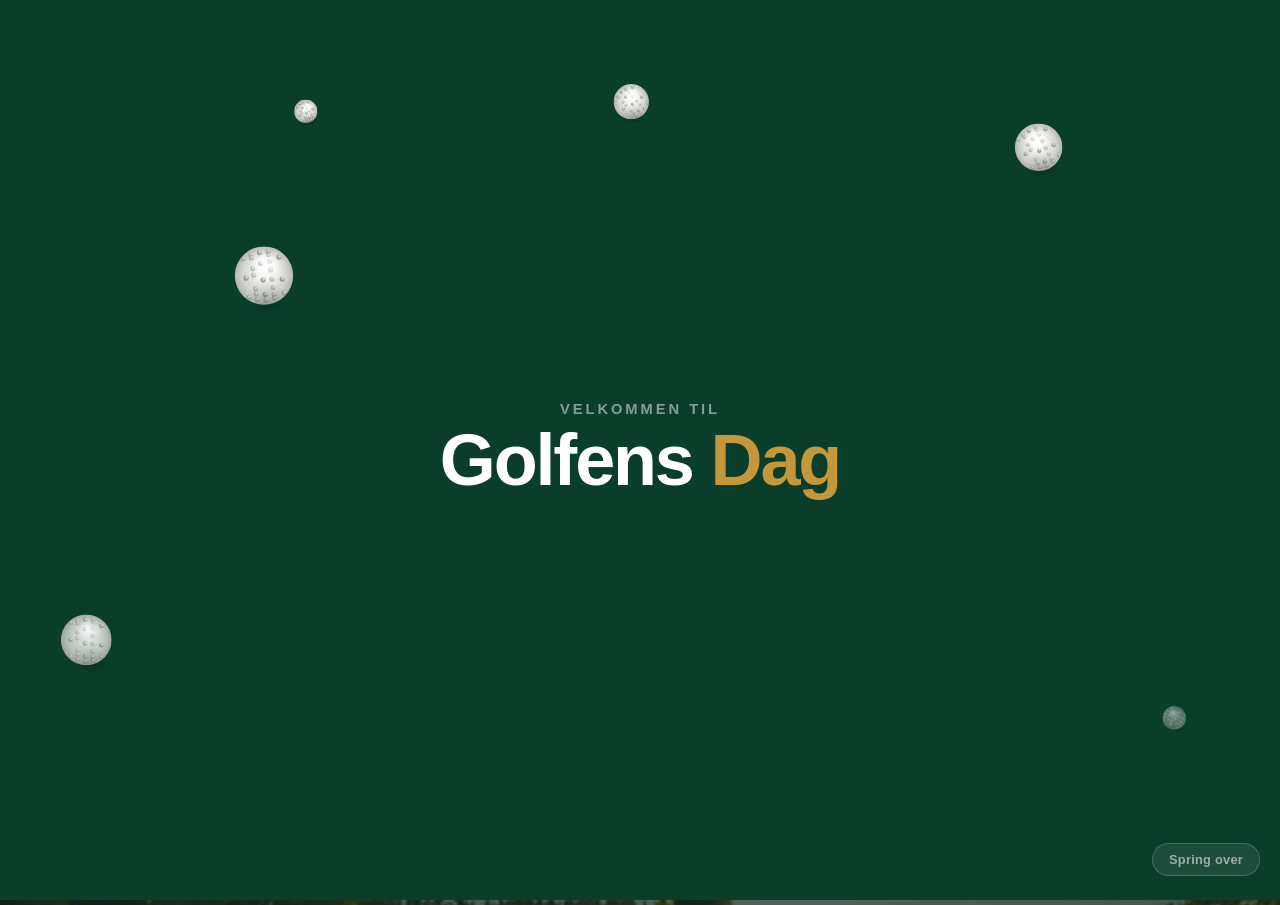
==== commit 308525d4: "Add files via upload" ====
--- a/golfens-dag-2026/index.html
+++ b/golfens-dag-2026/index.html
@@ -309,7 +309,6 @@
       <div class="home-photo-section" role="img" aria-label="Golfspiller på Lyngbygaard banen">
         <div class="home-photo-overlay"></div>
         <div class="home-photo-footer">
-          <span class="home-photo-name">Lyngbygaard Golfklub</span>
           <a class="home-photo-link" href="https://lyg.dk" target="_blank" rel="noopener">
             lyg.dk
             <svg width="10" height="10" viewBox="0 0 12 12" fill="none" stroke="currentColor"
@@ -353,7 +352,7 @@
         <div class="footer-divider"></div>
         <div class="footer-meta">
           <div class="footer-meta-left">Nordic Operations</div>
-          <div class="footer-meta-right"><span class="footer-version">v2.3</span></div>
+          <div class="footer-meta-right"><span class="footer-version">v2.3.1</span></div>
         </div>
       </footer>
     </section>
@@ -382,7 +381,7 @@
         <div class="footer-divider"></div>
         <div class="footer-meta">
           <div class="footer-meta-left">Nordic Operations</div>
-          <div class="footer-meta-right"><span class="footer-version">v2.3</span></div>
+          <div class="footer-meta-right"><span class="footer-version">v2.3.1</span></div>
         </div>
       </footer>
     </section>
@@ -402,10 +401,12 @@
           <div class="micro-content" id="micro-content">
             <p class="micro-eyebrow">Klar til dit første slag?</p>
             <p class="micro-text">Prøv golf og oplev, hvor sjovt det er at komme i gang.</p>
-            <button class="btn-primary micro-cta" onclick="navigate('begynder')"
-                    aria-label="Gå til begynderforløb">
-              Se begynderforløb
-            </button>
+            <a class="btn-primary micro-cta"
+               href="https://lyg.dk/begyndergolf/#kontakt-form"
+               target="_blank" rel="noopener"
+               aria-label="Tilmeld dig begynderforløb">
+              TILMELD DIG NU →
+            </a>
           </div>
         </div>
 
@@ -432,7 +433,7 @@
         <div class="footer-divider"></div>
         <div class="footer-meta">
           <div class="footer-meta-left">Nordic Operations</div>
-          <div class="footer-meta-right"><span class="footer-version">v2.3</span></div>
+          <div class="footer-meta-right"><span class="footer-version">v2.3.1</span></div>
         </div>
       </footer>
     </section>
@@ -491,7 +492,7 @@
         <div class="footer-divider"></div>
         <div class="footer-meta">
           <div class="footer-meta-left">Nordic Operations</div>
-          <div class="footer-meta-right"><span class="footer-version">v2.3</span></div>
+          <div class="footer-meta-right"><span class="footer-version">v2.3.1</span></div>
         </div>
       </footer>
     </section>
@@ -520,7 +521,7 @@
         <div class="footer-divider"></div>
         <div class="footer-meta">
           <div class="footer-meta-left">Nordic Operations</div>
-          <div class="footer-meta-right"><span class="footer-version">v2.3</span></div>
+          <div class="footer-meta-right"><span class="footer-version">v2.3.1</span></div>
         </div>
       </footer>
     </section>
@@ -560,7 +561,7 @@
         <div class="footer-divider"></div>
         <div class="footer-meta">
           <div class="footer-meta-left">Nordic Operations</div>
-          <div class="footer-meta-right"><span class="footer-version">v2.3</span></div>
+          <div class="footer-meta-right"><span class="footer-version">v2.3.1</span></div>
         </div>
       </footer>
     </section>
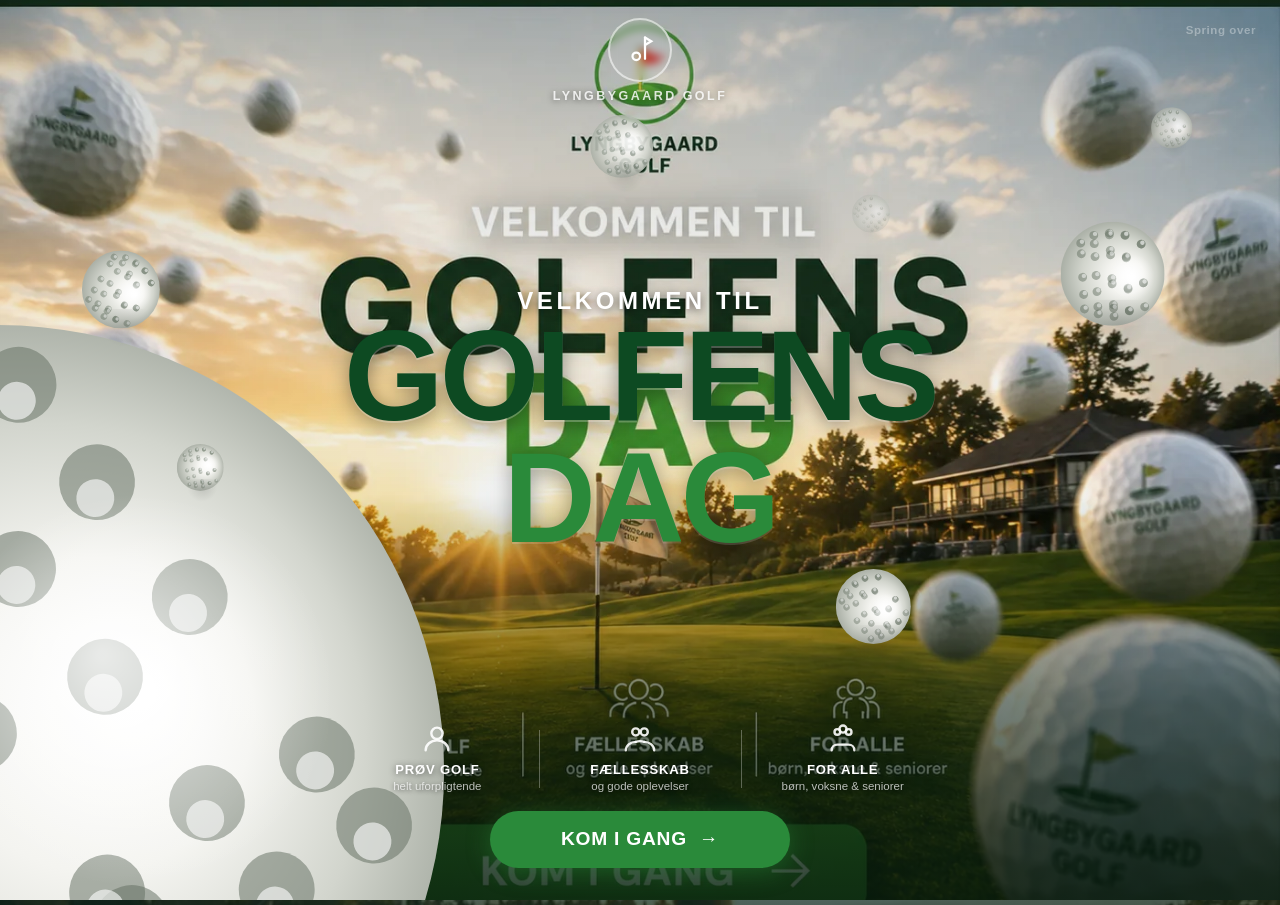
==== commit 306f8704: "Add files via upload" ====
--- a/golfens-dag-2026/index.html
+++ b/golfens-dag-2026/index.html
@@ -352,7 +352,7 @@
         <div class="footer-divider"></div>
         <div class="footer-meta">
           <div class="footer-meta-left">Nordic Operations</div>
-          <div class="footer-meta-right"><span class="footer-version">v2.3.1</span></div>
+          <div class="footer-meta-right"><span class="footer-version">v2.4</span></div>
         </div>
       </footer>
     </section>
@@ -381,7 +381,7 @@
         <div class="footer-divider"></div>
         <div class="footer-meta">
           <div class="footer-meta-left">Nordic Operations</div>
-          <div class="footer-meta-right"><span class="footer-version">v2.3.1</span></div>
+          <div class="footer-meta-right"><span class="footer-version">v2.4</span></div>
         </div>
       </footer>
     </section>
@@ -433,7 +433,7 @@
         <div class="footer-divider"></div>
         <div class="footer-meta">
           <div class="footer-meta-left">Nordic Operations</div>
-          <div class="footer-meta-right"><span class="footer-version">v2.3.1</span></div>
+          <div class="footer-meta-right"><span class="footer-version">v2.4</span></div>
         </div>
       </footer>
     </section>
@@ -492,7 +492,7 @@
         <div class="footer-divider"></div>
         <div class="footer-meta">
           <div class="footer-meta-left">Nordic Operations</div>
-          <div class="footer-meta-right"><span class="footer-version">v2.3.1</span></div>
+          <div class="footer-meta-right"><span class="footer-version">v2.4</span></div>
         </div>
       </footer>
     </section>
@@ -521,7 +521,7 @@
         <div class="footer-divider"></div>
         <div class="footer-meta">
           <div class="footer-meta-left">Nordic Operations</div>
-          <div class="footer-meta-right"><span class="footer-version">v2.3.1</span></div>
+          <div class="footer-meta-right"><span class="footer-version">v2.4</span></div>
         </div>
       </footer>
     </section>
@@ -561,7 +561,7 @@
         <div class="footer-divider"></div>
         <div class="footer-meta">
           <div class="footer-meta-left">Nordic Operations</div>
-          <div class="footer-meta-right"><span class="footer-version">v2.3.1</span></div>
+          <div class="footer-meta-right"><span class="footer-version">v2.4</span></div>
         </div>
       </footer>
     </section>
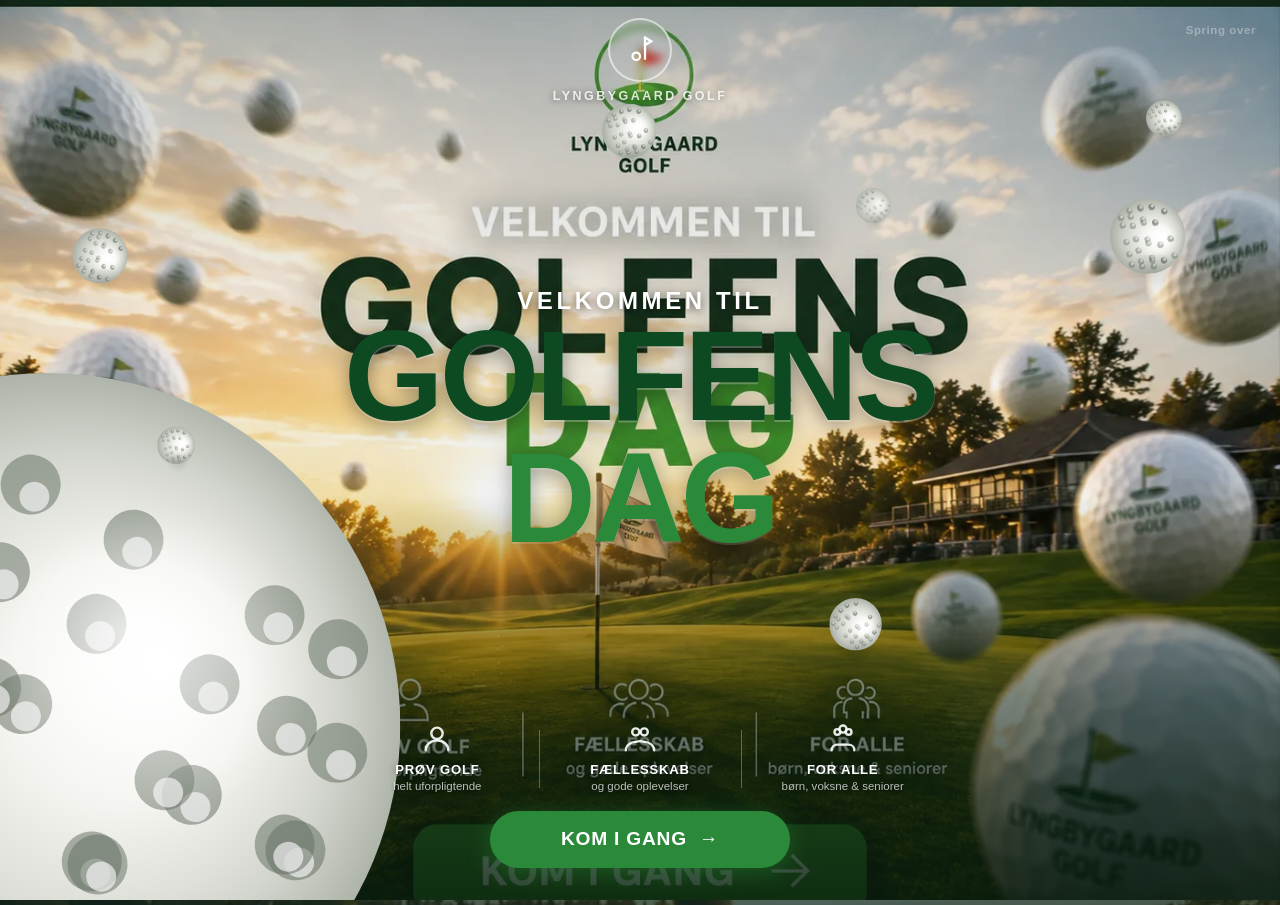
==== commit 4f2511b3: "Add files via upload" ====
--- a/golfens-dag-2026/index.html
+++ b/golfens-dag-2026/index.html
@@ -3,12 +3,12 @@
 <head>
   <meta charset="UTF-8">
   <meta name="viewport" content="width=device-width, initial-scale=1.0, viewport-fit=cover">
-  <meta name="description" content="Golfens Dag 2026 – Din digitale guide til Lyngbygaard Golfklubs store event.">
+  <meta name="description" content="Golfens Dag 2027 – Din digitale guide til Lyngbygaard Golfklubs store event.">
   <meta name="theme-color" content="#0B3D2B">
   <meta name="apple-mobile-web-app-capable" content="yes">
   <meta name="apple-mobile-web-app-status-bar-style" content="black-translucent">
   <meta name="apple-mobile-web-app-title" content="Golfens Dag">
-  <title>Golfens Dag 2026 – Lyngbygaard Golfklub</title>
+  <title>Golfens Dag 2027 – Lyngbygaard Golfklub</title>
   <link rel="stylesheet" href="style.css">
   <link rel="manifest" href="manifest.json">
   <link rel="apple-touch-icon" href="icon-192.png">
@@ -142,7 +142,7 @@
   <div class="menu-overlay" id="menu-overlay" role="presentation"></div>
   <div class="nav-menu" id="nav-menu" role="navigation" aria-label="Hovedmenu">
     <div class="nav-menu-header">
-      <div class="nav-menu-title">Golfens Dag 2026</div>
+      <div class="nav-menu-title">Golfens Dag 2027</div>
     </div>
     <nav>
       <a href="#" onclick="navigate('home'); return false;">
@@ -251,7 +251,7 @@
             </svg>
           </div>
           <p class="hero-eyebrow">Lyngbygaard Golfklub</p>
-          <h1 class="hero-title">Golfens Dag <span class="hero-year">2026</span></h1>
+          <h1 class="hero-title">Golfens Dag <span class="hero-year">2027</span></h1>
           <p class="hero-subtitle">Prøv golf, mød klubben og kom godt i gang.</p>
         </div>
       </div>
@@ -328,7 +328,7 @@
     <section class="page" id="page-program" aria-label="Program">
       <div class="page-header">
         <h1>Program</h1>
-        <p>Golfens Dag 2026 · Lyngbygaard Golfklub</p>
+        <p>Golfens Dag 2027 · Lyngbygaard Golfklub</p>
       </div>
       <div class="page-body">
         <div class="section-label">Dagens forløb</div>
--- a/golfens-dag-2026/style.css
+++ b/golfens-dag-2026/style.css
@@ -1,5 +1,5 @@
 /* ============================================================
-   GOLFENS DAG 2026 – style.css v2.1
+   GOLFENS DAG 2027 – style.css v2.1
    Lyngbygaard Golfklub · Visuel optimering
    ============================================================ */
 
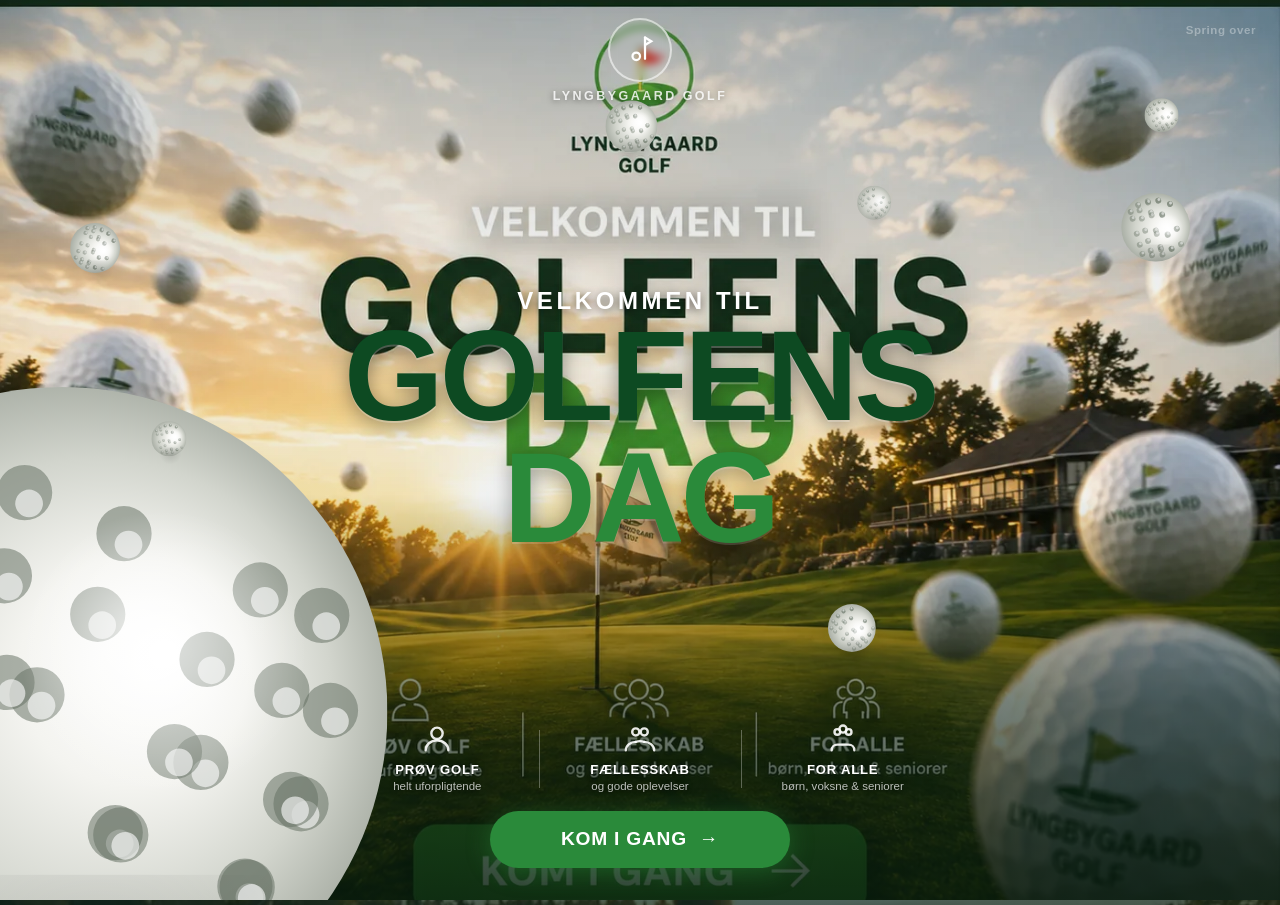
==== commit d7c992f2: "Add files via upload" ====
--- a/golfens-dag-2026/index.html
+++ b/golfens-dag-2026/index.html
@@ -2,6 +2,9 @@
 <html lang="da">
 <head>
   <meta charset="UTF-8">
+  <meta http-equiv="Cache-Control" content="no-cache, no-store, must-revalidate">
+  <meta http-equiv="Pragma" content="no-cache">
+  <meta http-equiv="Expires" content="0">
   <meta name="viewport" content="width=device-width, initial-scale=1.0, viewport-fit=cover">
   <meta name="description" content="Golfens Dag 2027 – Din digitale guide til Lyngbygaard Golfklubs store event.">
   <meta name="theme-color" content="#0B3D2B">
@@ -9,7 +12,7 @@
   <meta name="apple-mobile-web-app-status-bar-style" content="black-translucent">
   <meta name="apple-mobile-web-app-title" content="Golfens Dag">
   <title>Golfens Dag 2027 – Lyngbygaard Golfklub</title>
-  <link rel="stylesheet" href="style.css">
+  <link rel="stylesheet" href="style.css?v=2.4.1">
   <link rel="manifest" href="manifest.json">
   <link rel="apple-touch-icon" href="icon-192.png">
 
@@ -581,7 +584,42 @@
   </button>
 
   <!-- Intro-animation: loades FØR app.js, kræver ingen ændringer i eksisterende kode -->
-  <script src="intro.js"></script>
-  <script src="app.js"></script>
+  <script>
+    /* Force-bust old Service Worker caches on GitHub Pages */
+    (function() {
+      var CURRENT_CACHE = 'golfens-dag-v2.4.1';
+      if ('serviceWorker' in navigator) {
+        // Check if any old SW is controlling the page
+        navigator.serviceWorker.getRegistrations().then(function(regs) {
+          var hadOld = false;
+          var promises = regs.map(function(reg) {
+            // Only unregister if the SW scope matches and cache is old
+            return caches.keys().then(function(keys) {
+              var hasOldCache = keys.some(function(k) { return k !== CURRENT_CACHE; });
+              if (hasOldCache) {
+                hadOld = true;
+                return reg.unregister();
+              }
+            });
+          });
+          Promise.all(promises).then(function() {
+            if (hadOld) {
+              // Clear all old caches then reload once
+              caches.keys().then(function(keys) {
+                return Promise.all(keys.filter(function(k){return k!==CURRENT_CACHE;}).map(function(k){return caches.delete(k);}));
+              }).then(function() {
+                if (!sessionStorage.getItem('_sw_reloaded')) {
+                  sessionStorage.setItem('_sw_reloaded', '1');
+                  location.reload(true);
+                }
+              });
+            }
+          });
+        });
+      }
+    })();
+  </script>
+  <script src="intro.js?v=2.4.1"></script>
+  <script src="app.js?v=2.4.1"></script>
 </body>
 </html>
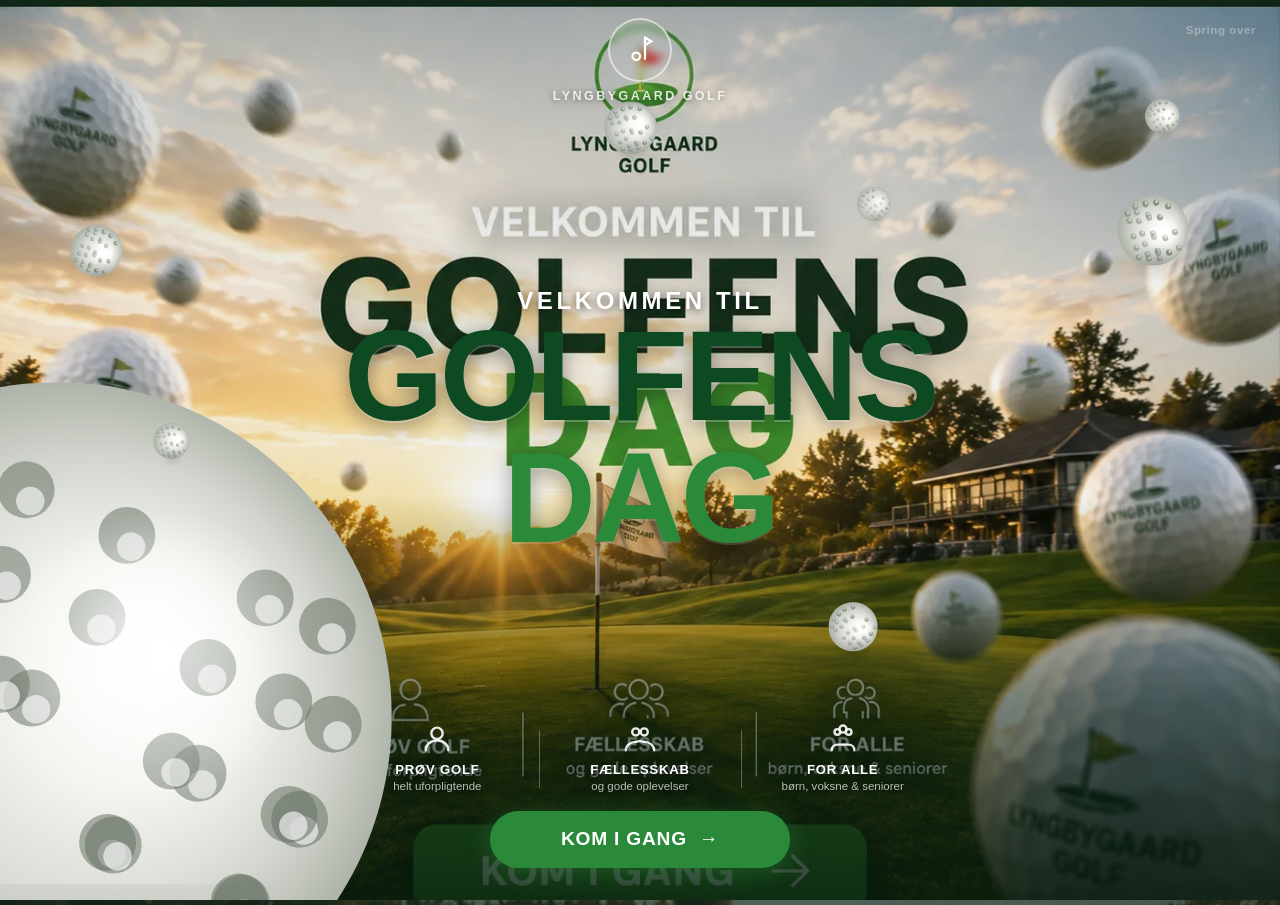
==== commit ed23c106: "Add files via upload" ====
--- a/golfens-dag-2026/index.html
+++ b/golfens-dag-2026/index.html
@@ -2,9 +2,6 @@
 <html lang="da">
 <head>
   <meta charset="UTF-8">
-  <meta http-equiv="Cache-Control" content="no-cache, no-store, must-revalidate">
-  <meta http-equiv="Pragma" content="no-cache">
-  <meta http-equiv="Expires" content="0">
   <meta name="viewport" content="width=device-width, initial-scale=1.0, viewport-fit=cover">
   <meta name="description" content="Golfens Dag 2027 – Din digitale guide til Lyngbygaard Golfklubs store event.">
   <meta name="theme-color" content="#0B3D2B">
@@ -355,7 +352,7 @@
         <div class="footer-divider"></div>
         <div class="footer-meta">
           <div class="footer-meta-left">Nordic Operations</div>
-          <div class="footer-meta-right"><span class="footer-version">v2.4</span></div>
+          <div class="footer-meta-right"><span class="footer-version">v2.4.2</span></div>
         </div>
       </footer>
     </section>
@@ -384,7 +381,7 @@
         <div class="footer-divider"></div>
         <div class="footer-meta">
           <div class="footer-meta-left">Nordic Operations</div>
-          <div class="footer-meta-right"><span class="footer-version">v2.4</span></div>
+          <div class="footer-meta-right"><span class="footer-version">v2.4.2</span></div>
         </div>
       </footer>
     </section>
@@ -436,7 +433,7 @@
         <div class="footer-divider"></div>
         <div class="footer-meta">
           <div class="footer-meta-left">Nordic Operations</div>
-          <div class="footer-meta-right"><span class="footer-version">v2.4</span></div>
+          <div class="footer-meta-right"><span class="footer-version">v2.4.2</span></div>
         </div>
       </footer>
     </section>
@@ -495,7 +492,7 @@
         <div class="footer-divider"></div>
         <div class="footer-meta">
           <div class="footer-meta-left">Nordic Operations</div>
-          <div class="footer-meta-right"><span class="footer-version">v2.4</span></div>
+          <div class="footer-meta-right"><span class="footer-version">v2.4.2</span></div>
         </div>
       </footer>
     </section>
@@ -524,7 +521,7 @@
         <div class="footer-divider"></div>
         <div class="footer-meta">
           <div class="footer-meta-left">Nordic Operations</div>
-          <div class="footer-meta-right"><span class="footer-version">v2.4</span></div>
+          <div class="footer-meta-right"><span class="footer-version">v2.4.2</span></div>
         </div>
       </footer>
     </section>
@@ -564,7 +561,7 @@
         <div class="footer-divider"></div>
         <div class="footer-meta">
           <div class="footer-meta-left">Nordic Operations</div>
-          <div class="footer-meta-right"><span class="footer-version">v2.4</span></div>
+          <div class="footer-meta-right"><span class="footer-version">v2.4.2</span></div>
         </div>
       </footer>
     </section>
@@ -585,38 +582,37 @@
 
   <!-- Intro-animation: loades FØR app.js, kræver ingen ændringer i eksisterende kode -->
   <script>
-    /* Force-bust old Service Worker caches on GitHub Pages */
-    (function() {
+    /* One-time migration: unregister old SW + clear old caches, then reload once.
+       Runs ONLY if migration flag is absent. After reload, new SW takes over normally. */
+    (function () {
+      var MIGRATION_KEY = 'golfensDagMigration';
+      var MIGRATION_VER = '2.4.1';
       var CURRENT_CACHE = 'golfens-dag-v2.4.1';
-      if ('serviceWorker' in navigator) {
-        // Check if any old SW is controlling the page
-        navigator.serviceWorker.getRegistrations().then(function(regs) {
-          var hadOld = false;
-          var promises = regs.map(function(reg) {
-            // Only unregister if the SW scope matches and cache is old
-            return caches.keys().then(function(keys) {
-              var hasOldCache = keys.some(function(k) { return k !== CURRENT_CACHE; });
-              if (hasOldCache) {
-                hadOld = true;
-                return reg.unregister();
-              }
-            });
-          });
-          Promise.all(promises).then(function() {
-            if (hadOld) {
-              // Clear all old caches then reload once
-              caches.keys().then(function(keys) {
-                return Promise.all(keys.filter(function(k){return k!==CURRENT_CACHE;}).map(function(k){return caches.delete(k);}));
-              }).then(function() {
-                if (!sessionStorage.getItem('_sw_reloaded')) {
-                  sessionStorage.setItem('_sw_reloaded', '1');
-                  location.reload(true);
-                }
-              });
-            }
-          });
-        });
+
+      if (localStorage.getItem(MIGRATION_KEY) === MIGRATION_VER) return;
+
+      if (!('serviceWorker' in navigator && 'caches' in window)) {
+        localStorage.setItem(MIGRATION_KEY, MIGRATION_VER);
+        return;
       }
+
+      // Unregister all old SW registrations and delete old caches, then reload once
+      Promise.all([
+        navigator.serviceWorker.getRegistrations().then(function (regs) {
+          return Promise.all(regs.map(function (r) { return r.unregister(); }));
+        }),
+        caches.keys().then(function (keys) {
+          return Promise.all(
+            keys.filter(function (k) { return k !== CURRENT_CACHE; })
+                .map(function (k) { return caches.delete(k); })
+          );
+        })
+      ]).then(function () {
+        localStorage.setItem(MIGRATION_KEY, MIGRATION_VER);
+        location.reload();
+      }).catch(function () {
+        localStorage.setItem(MIGRATION_KEY, MIGRATION_VER);
+      });
     })();
   </script>
   <script src="intro.js?v=2.4.1"></script>
